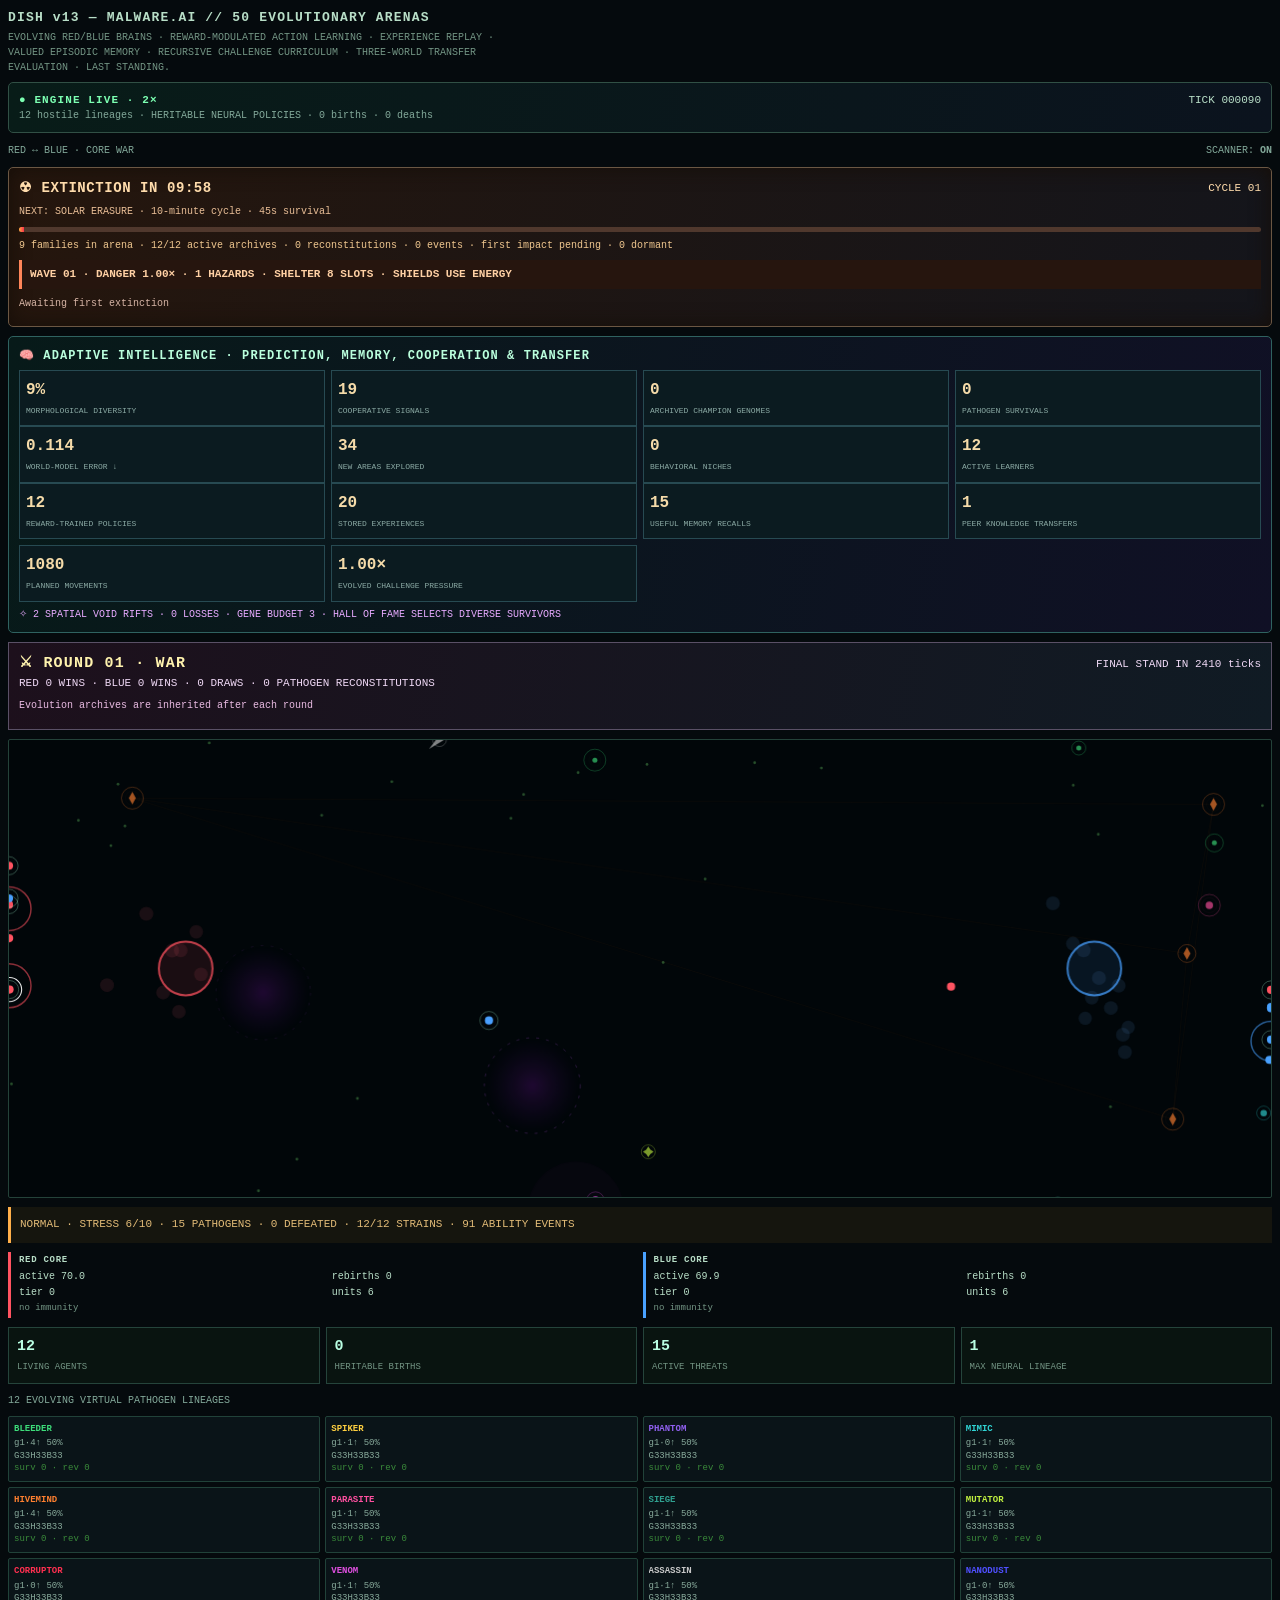
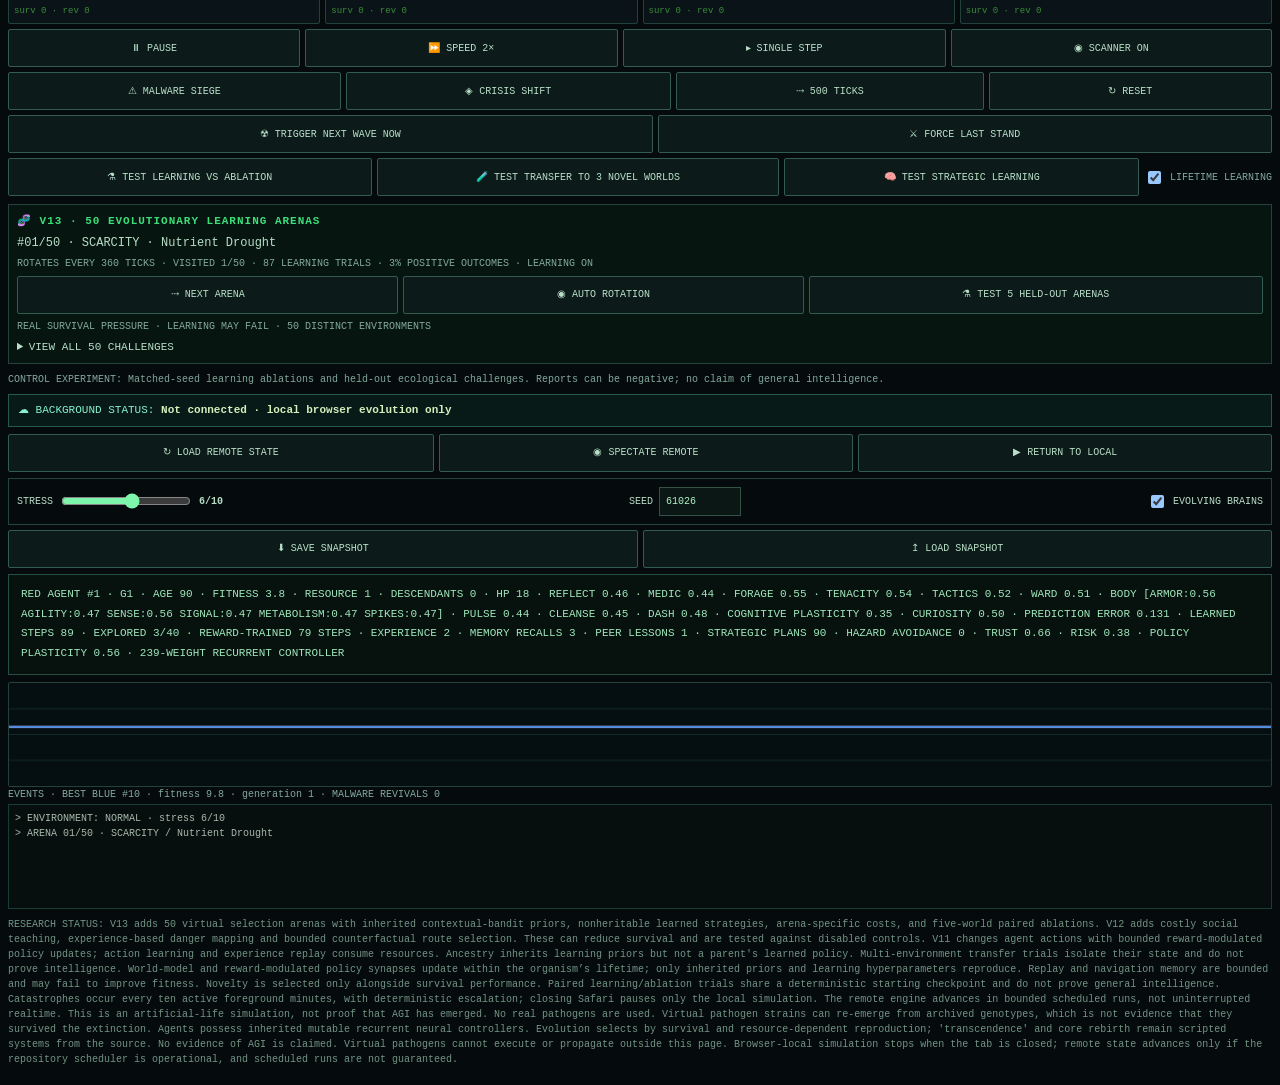
==== dish-malware-ai-v13-fifty-opportunities/index.html @ 37fd5fdd "feat(dish): V13 50 rotating arenas, inherited adaptive strategies and controlled ablations" ====
<!DOCTYPE html>
<html lang="en">
<head>
<meta charset="utf-8">
<meta name="viewport" content="width=device-width,initial-scale=1,viewport-fit=cover">
<title>DISH v13 — MALWARE.AI // 50 EVOLUTIONARY ARENAS</title>
<!-- Self-contained offline simulation. No external dependencies. -->
<style>
:root{
  --bg:#050a0d;--dish:#010609;--ink:#b8dec7;--mut:#739584;
  --red:#ff5361;--blue:#49a1ff;--food:#28502c;--line:#244239;
  --m0:#3ddd7a;--m1:#ffd040;--m2:#9060f0;--m3:#30d4d4;
  --m4:#ff8030;--m5:#ff50a0;--m6:#30a090;--m7:#c0f040;
  --m8:#ff3050;--m9:#e050e0;--m10:#c8c8c8;--m11:#5050ff;
  color-scheme:dark;
  padding-top:env(safe-area-inset-top,0px);
  padding-bottom:env(safe-area-inset-bottom,0px);
}
*{box-sizing:border-box}
body{margin:0;background:var(--bg);color:var(--ink);font:400 11px/1.5 ui-monospace,SFMono-Regular,Menlo,Consolas,monospace;padding:8px}
h1{font-size:13px;font-weight:600;margin:0 0 2px;letter-spacing:.09em}
p.sub{margin:0 0 7px;color:var(--mut);font-size:10px;max-width:84ch}
canvas{display:block;width:100%;height:51vh;min-height:290px;max-height:650px;background:var(--dish);border:1px solid var(--line);border-radius:2px}
.r2{display:grid;grid-template-columns:1fr 1fr;gap:5px;margin:5px 0 3px}
.box{border-left:3px solid;padding:2px 0 2px 8px}
.box.r{border-color:var(--red)}.box.b{border-color:var(--blue)}
.box b{display:block;font-weight:600;font-size:9px;letter-spacing:.08em;margin-bottom:2px}
.box .g2{display:grid;grid-template-columns:1fr 1fr;gap:1px 7px;font-size:10px}
.box .im{color:var(--mut);font-size:9px;margin-top:2px;word-break:break-all}
.cgrid{display:grid;grid-template-columns:repeat(4,1fr);gap:3px;margin:3px 0}
.cbox{font-size:9px;padding:2px 5px;border:1px solid var(--line);border-radius:2px;overflow:hidden}
.cbox .n{font-weight:600;white-space:nowrap;overflow:hidden;text-overflow:ellipsis;margin-bottom:1px}
.cbox .ci{color:var(--mut);font-size:8px;line-height:1.4}
.cbox .ci .st{color:#3a8a3a}
.ctl{display:flex;gap:5px;margin:5px 0}
button{font:inherit;font-size:10px;color:var(--ink);background:transparent;border:1px solid var(--mut);border-radius:2px;padding:4px 10px;cursor:pointer}
button:focus-visible{outline:2px solid var(--blue);outline-offset:2px}
.log{height:44px;overflow:hidden;font-size:9px;color:var(--mut);margin-top:2px}
.note{margin-top:8px;color:var(--mut);font-size:10px}
#evolutionLab{border:1px solid #2f6260;background:linear-gradient(100deg,#071a19,#101025);padding:10px;margin:8px 0;border-radius:5px}
#evolutionLab h2{font-size:12px;color:#baffdd;letter-spacing:.09em;margin:0 0 5px}
#evolutionLab .metrics{display:grid;grid-template-columns:repeat(4,minmax(0,1fr));gap:6px}
#evolutionLab .cell{background:#0b1b20;padding:7px 6px;border:1px solid #274a52}
#evolutionLab .cell b{display:block;color:#f5dba9;font-size:16px}
#evolutionLab .cell span{font-size:8px;color:#8caba5}
#rifts{color:#e7aaff;font-size:10px;margin-top:5px}
@media(max-width:510px){#evolutionLab .metrics{grid-template-columns:repeat(2,minmax(0,1fr))}}

#lastStand{border:1px solid #5a5066;background:linear-gradient(100deg,#1d101c,#101b24);padding:10px;margin:9px 0;color:#efd8f5}
#lastStand strong{font-size:15px;color:#fff3ae;letter-spacing:.08em}
#roundHistory{font-size:10px;margin:6px 0;color:#e9bbe2}
#remote{border:1px solid #25594e;background:#081a17;padding:7px 9px;font-size:11px;margin:7px 0;color:#88f3cd}
#cloudState{color:#d4efbc}
#lastStand.sudden{border-color:#ff5361;box-shadow:0 0 16px #93203033}

.v5hdr{border:1px solid #315045;padding:9px 10px;margin:7px 0 10px;background:linear-gradient(100deg,#081c18,#0b131e);border-radius:5px}
.live{color:#7cffb2;font-weight:700;letter-spacing:.1em;display:inline-block}
.small{color:#83a99a;font-size:10px}.v5row{display:flex;gap:12px;flex-wrap:wrap;justify-content:space-between;align-items:center}
.pulse{display:inline-block;width:8px;height:8px;background:#46fca1;border-radius:100%;box-shadow:0 0 10px #46fca1;margin-right:8px}
#world{border-left:3px solid #ffaf4a;padding:9px;margin:9px 0;background:#15150e;min-height:36px;color:#e2bb77}
#detail{border:1px solid #254f41;padding:10px 12px;line-height:1.8;background:#07120f;min-height:62px;margin:6px 0;color:#9fe6bb}
#chart{display:block;height:105px;min-height:105px;max-height:105px;width:100%;margin-top:7px}
.grid5{display:grid;grid-template-columns:repeat(4,minmax(0,1fr));gap:6px;margin:9px 0}
.metric{border:1px solid #25443b;padding:8px;background:#091410}.metric b{display:block;font-size:15px;color:#b9ffe3}.metric span{font-size:9px;color:var(--mut)}
#c{touch-action:manipulation}
label{font-size:10px;display:flex;align-items:center;gap:6px}input[type=range]{accent-color:#7df6ac;width:130px} input[type=number]{font:inherit;width:82px;background:#0b1715;color:#aff4c5;border:1px solid #345244;padding:6px}
button{border-color:#345b50;color:#b9dfc8;min-height:38px;background:#0c1b19;flex:1 1 auto}button:active{background:#22503c}
.cgrid{gap:5px}.cbox{background:#0a1418;border-color:#214239;padding:6px 5px;font-size:9px}.cbox .ci{color:#88aa9b;font-size:9px}
.ctl{flex-wrap:wrap}.row-setting{display:flex;justify-content:space-between;gap:8px;align-items:center;flex-wrap:wrap;border:1px solid #25443b;padding:8px;margin-top:6px}
.log{height:105px;overflow:auto;color:#b8cabb;font-size:10px;background:#070f0e;border:1px solid #183d31;padding:6px}
#extHud{border:1px solid #6b5743;background:linear-gradient(100deg,#25160d,#14151b);padding:10px;margin:9px 0;color:#ffdcac;border-radius:5px;box-shadow:inset 0 0 20px #160e08}
#extHud.warning{border-color:#ffa447;background:linear-gradient(100deg,#442b10,#211b12)}
#extHud.impact{border-color:#ff4255;background:linear-gradient(100deg,#451119,#270b19);box-shadow:0 0 25px #5b162866}
#extHud .big{font-size:14px;font-weight:800;letter-spacing:.04em}
#extDetail{margin:5px 0;font-size:10px;color:#eabf97}
#extTrack{height:5px;background:#50382d;border-radius:5px;overflow:hidden;margin-top:8px}
#extFill{height:100%;width:0;background:linear-gradient(90deg,#ffad42,#fb304b);transition:width .15s}
#extTally{color:#f0c78f;font-size:10px;margin:6px 0}
#waveChallenge{margin:7px 0;color:#ffd0a4;border-left:3px solid #ff8559;padding:6px 8px;background:#26150e;font-weight:700;font-size:11px}
#waveHistory{display:flex;flex-wrap:wrap;gap:5px;margin:5px 0;font-size:10px;color:#d6b4a5}
#waveHistory .wave{border:1px solid #65443b;padding:4px 6px;border-radius:3px;background:#21130d}
#waveHistory .gone{color:#ff8190}
@media (max-width:510px){.grid5{grid-template-columns:repeat(2,minmax(0,1fr))}body{padding:9px}h1{font-size:14px}.cgrid{grid-template-columns:repeat(3,minmax(0,1fr))}.r2{gap:9px}.box{padding:6px}.box .g2{grid-template-columns:1fr;font-size:11px}}
</style>
</head>
<body>
<h1>DISH v13 — MALWARE.AI // 50 EVOLUTIONARY ARENAS</h1>
<p class="sub">EVOLVING RED/BLUE BRAINS · REWARD-MODULATED ACTION LEARNING · EXPERIENCE REPLAY · VALUED EPISODIC MEMORY · RECURSIVE CHALLENGE CURRICULUM · THREE-WORLD TRANSFER EVALUATION · LAST STANDING.</p>
<div class="v5hdr"><div class="v5row"><span class="live" id="runStatus">◌ STARTING ENGINE…</span><span id="tickStatus">TICK 000000</span></div><div class="small" id="underStatus">Preparing digital organisms</div></div>
<div class="v5row small"><span>RED ↔ BLUE · CORE WAR</span><span>SCANNER: <b id="scannerLabel">OFF</b></span></div>
<div id="extHud" aria-live="polite"><div class="v5row"><span class="big" id="extTitle">☢ EXTINCTION IN 10:00</span><span id="extEpoch">CYCLE 01</span></div><div id="extDetail">HARDER EACH WAVE · escalating multi-hazard extinction · heritable survival</div><div id="extTrack"><div id="extFill"></div></div><div id="extTally">12 potential lineages · survival without guaranteed rescue</div><div id="waveChallenge">WAVE 01 · 1.00× · SINGLE HAZARD</div><div id="waveHistory">Awaiting first extinction</div></div>
<div id="evolutionLab" aria-live="polite"><h2>🧠 ADAPTIVE INTELLIGENCE · PREDICTION, MEMORY, COOPERATION & TRANSFER</h2><div class="metrics">
<div class="cell"><b id="morphDiv">0%</b><span>MORPHOLOGICAL DIVERSITY</span></div>
<div class="cell"><b id="signalCount">0</b><span>COOPERATIVE SIGNALS</span></div>
<div class="cell"><b id="championCount">0</b><span>ARCHIVED CHAMPION GENOMES</span></div>
<div class="cell"><b id="resilienceCount">0</b><span>PATHOGEN SURVIVALS</span></div>
</div><div class="metrics cognitive-metrics">
<div class="cell"><b id="predictionError">—</b><span>WORLD-MODEL ERROR ↓</span></div>
<div class="cell"><b id="explorationCells">0</b><span>NEW AREAS EXPLORED</span></div>
<div class="cell"><b id="novelArchive">0</b><span>BEHAVIORAL NICHES</span></div>
<div class="cell"><b id="plasticCount">0</b><span>ACTIVE LEARNERS</span></div>
</div><div class="metrics cognitive-metrics">
<div class="cell"><b id="policyLearners">0</b><span>REWARD-TRAINED POLICIES</span></div>
<div class="cell"><b id="replayCount">0</b><span>STORED EXPERIENCES</span></div>
<div class="cell"><b id="memoryRecall">0</b><span>USEFUL MEMORY RECALLS</span></div><div class="cell"><b id="peerLessons">0</b><span>PEER KNOWLEDGE TRANSFERS</span></div><div class="cell"><b id="strategicPlans">0</b><span>PLANNED MOVEMENTS</span></div>
<div class="cell"><b id="curriculumScore">1.00×</b><span>EVOLVED CHALLENGE PRESSURE</span></div>
</div><div id="rifts">✧ REALITY RIFTS · Dynamic spatial hazards and gene-cost trade-offs</div></div>
<div id="lastStand" aria-live="polite"><div class="v5row"><strong id="roundTitle">⚔ ROUND 01 · LAST ONE STANDING</strong><span id="roundClock">WAR PHASE</span></div><div id="roundScore">RED 0 WINS · BLUE 0 WINS · 0 DRAWS</div><div id="roundHistory">The final surviving faction wins the round. Neural traits are inherited across rounds.</div></div>
<canvas id="c" aria-label="Live simulated ecosystem: red and blue organisms and virtual pathogens"></canvas><div id="world">Initializing ecosystem…</div>
<div class="r2">
  <div class="box r"><b>RED CORE</b>
    <div class="g2"><span id="r-m">—</span><span id="r-rb">—</span><span id="r-t">—</span><span id="r-u">—</span></div>
    <div class="im" id="r-im"></div>
  </div>
  <div class="box b"><b>BLUE CORE</b>
    <div class="g2"><span id="b-m">—</span><span id="b-rb">—</span><span id="b-t">—</span><span id="b-u">—</span></div>
    <div class="im" id="b-im"></div>
  </div>
</div>
<div class="grid5">
 <div class="metric"><b id="statPop">12</b><span>LIVING AGENTS</span></div><div class="metric"><b id="statBirths">0</b><span>HERITABLE BIRTHS</span></div>
 <div class="metric"><b id="statMal">0</b><span>ACTIVE THREATS</span></div><div class="metric"><b id="statBrain">1</b><span>MAX NEURAL LINEAGE</span></div>
</div>
<div class="small" style="margin:8px 0">12 EVOLVING VIRTUAL PATHOGEN LINEAGES</div><div class="cgrid" id="cgrid"></div>
<div class="ctl"><button id="pp">⏸ PAUSE</button><button id="sp">⏩ SPEED 2×</button><button id="one">▸ SINGLE STEP</button><button id="scan">◉ SCANNER ON</button></div>
<div class="ctl"><button id="siege">⚠ MALWARE SIEGE</button><button id="famine">◈ CRISIS SHIFT</button><button id="skip">⤏ 500 TICKS</button><button id="rs">↻ RESET</button></div>
<div class="ctl"><button id="extTest">☢ TRIGGER NEXT WAVE NOW</button><button id="duel">⚔ FORCE LAST STAND</button></div>
<div class="ctl"><button id="probe">⚗ TEST LEARNING VS ABLATION</button><button id="transferProbe">🧪 TEST TRANSFER TO 3 NOVEL WORLDS</button><button id="strategyProbe">🧠 TEST STRATEGIC LEARNING</button><label class="small" style="align-self:center"><input type="checkbox" id="cognition" checked> LIFETIME LEARNING</label></div>
<section id="opportunityLab" style="border:1px solid #244239;padding:8px;margin:8px 0;background:#061510">
 <div style="color:#3ddd7a;font-weight:700;letter-spacing:.09em">🧬 V13 · 50 EVOLUTIONARY LEARNING ARENAS</div>
 <div id="opportunityCurrent" style="font-size:12px;margin:4px 0">INITIALIZING 50 ARENAS…</div>
 <div id="opportunityMetrics" class="small">INHERITED STRATEGY PRIORS · LIFETIME BANDIT LEARNING</div>
 <div class="ctl" style="flex-wrap:wrap"><button id="opportunityNext">⤏ NEXT ARENA</button><button id="opportunityAuto">◉ AUTO ROTATION</button><button id="opportunityProbe">⚗ TEST 5 HELD-OUT ARENAS</button></div>
 <div id="opportunityResult" class="small" aria-live="polite">REAL SURVIVAL PRESSURE · LEARNING MAY FAIL · 50 DISTINCT ENVIRONMENTS</div>
 <details style="margin-top:5px"><summary style="cursor:pointer">VIEW ALL 50 CHALLENGES</summary><div id="opportunityCatalog" style="margin-top:5px"></div></details>
</section>
<div id="probeResult" class="small" aria-live="polite">CONTROL EXPERIMENT: Matched-seed learning ablations and held-out ecological challenges. Reports can be negative; no claim of general intelligence.</div>
<div id="remote">☁ BACKGROUND STATUS: <strong id="cloudState">Not connected · local browser evolution only</strong></div>
<div class="ctl"><button id="cloudOnce">↻ LOAD REMOTE STATE</button><button id="cloudSpectate">◉ SPECTATE REMOTE</button><button id="cloudLocal">▶ RETURN TO LOCAL</button></div>
<div class="row-setting"><label>STRESS <input id="stress" type="range" min="1" max="10" value="6"><b id="stressOut">6/10</b></label><label>SEED <input id="seed" type="number" value="61026" step="1"></label><label><input type="checkbox" id="neural" checked> EVOLVING BRAINS</label></div>
<div class="ctl"><button id="save">⬇ SAVE SNAPSHOT</button><button id="load">↥ LOAD SNAPSHOT</button><input id="file" type="file" accept=".json,application/json" hidden></div>
<div id="detail">TAP AN ORGANISM TO INSPECT ITS LEARNING RULES, REWARD-MODULATED POLICY, MEMORY AND INHERITED GENOME.</div>
<canvas id="chart" aria-label="Population evolution over time"></canvas>
<div class="small">EVENTS · <span id="scoreDetails">Awaiting first epoch</span></div><div class="log" id="log"></div>
<p class="note">RESEARCH STATUS: V13 adds 50 virtual selection arenas with inherited contextual-bandit priors, nonheritable learned strategies, arena-specific costs, and five-world paired ablations. V12 adds costly social teaching, experience-based danger mapping and bounded counterfactual route selection. These can reduce survival and are tested against disabled controls. V11 changes agent actions with bounded reward-modulated policy updates; action learning and experience replay consume resources. Ancestry inherits learning priors but not a parent's learned policy. Multi-environment transfer trials isolate their state and do not prove intelligence.  World-model and reward-modulated policy synapses update within the organism’s lifetime; only inherited priors and learning hyperparameters reproduce. Replay and navigation memory are bounded and may fail to improve fitness. Novelty is selected only alongside survival performance. Paired learning/ablation trials share a deterministic starting checkpoint and do not prove general intelligence. Catastrophes occur every ten active foreground minutes, with deterministic escalation; closing Safari pauses only the local simulation. The remote engine advances in bounded scheduled runs, not uninterrupted realtime. This is an artificial-life simulation, not proof that AGI has emerged. No real pathogens are used. Virtual pathogen strains can re-emerge from archived genotypes, which is not evidence that they survived the extinction. Agents possess inherited mutable recurrent neural controllers. Evolution selects by survival and resource-dependent reproduction; 'transcendence' and core rebirth remain scripted systems from the source. No evidence of AGI is claimed. Virtual pathogens cannot execute or propagate outside this page. Browser-local simulation stops when the tab is closed; remote state advances only if the repository scheduler is operational, and scheduled runs are not guaranteed.</p>
<script>
const cv=document.getElementById('c'),ctx=cv.getContext('2d');
let randState=61026;
function reseed(s){randState=(Math.floor(Number(s))>>>0)||61026;}
function R(){randState=(randState+0x6D2B79F5)>>>0;let t=randState;t=Math.imul(t^(t>>>15),t|1);t^=t+Math.imul(t^(t>>>7),t|61);return ((t^(t>>>14))>>>0)/4294967296;}
const cl=(v,a,b)=>Math.max(a,Math.min(b,v)),TAU=Math.PI*2;
const H2=(ax,ay,bx,by)=>Math.hypot(ax-bx,ay-by);
let W,H,U,food,teams,MW,cols,mwt,vfld,tick,flashes,LOG,paused=false,speed=2;
let neuralEnabled=true,worldStress=6,scanner=true,worldShift=0,selectedUnit=0,selectedPathogen=null,unitSeq=1;
let stats={births:0,deaths:0,food:0,abilities:0,pathogenDeaths:0,crises:0};
let history=[];
// Cooperative communication is costly, inherited and fallible. No scripted group intelligence.
let signalFields=[],voidZones=[];
let behaviorArchive=[],cognitionEnabled=true,advancedLearningEnabled=true;
let curriculum={level:1,history:[]};
// DISH V13 — 50 bounded, virtual evolutionary learning arenas.
// Five contexts per domain. These are *experimental opportunities*, not 50 independent AGI algorithms.
const OPPORTUNITY_PERIOD=360,OPPORTUNITY_COUNT=50,OPPORTUNITY_ACTIONS=['FORAGE','EVADE','RALLY','EXPLORE','SHELTER'];
const OPPORTUNITY_POLICY_SIZE=OPPORTUNITY_COUNT*OPPORTUNITY_ACTIONS.length;
const OPPORTUNITY_FAMILIES=[
 ['SCARCITY',['Nutrient Drought','Patchwork Harvest','Energy Bankruptcy','Hidden Food Reserve','Famine Recovery']],
 ['PREDATION',['Ambush Corridors','Hunter Convergence','Predator Feints','Crossfire Escape','Threat Reversal']],
 ['CLIMATE',['Thermal Overload','Ionic Shock','Void Migration','Radiant Fallout','Shelter Collapse']],
 ['NAVIGATION',['Frontier Survey','Long Pilgrimage','Broken Corridor','Moving Resources','Safe-Route Discovery']],
 ['MEMORY',['Delayed Payoff','False Food Trails','Rapid Forgetting','Recall Under Fire','Map Reversal']],
 ['SOCIAL',['Peer Apprenticeship','Trust Collapse','Cooperation Tax','Rally Defense','Signal Contagion']],
 ['PLANNING',['Energy Budgeting','Two-Step Hazard','Explore Exploit','Risk Deadline','Route Replanning']],
 ['COUNTERPLAY',['Armor Arms Race','Stealth Counter','Aggressive Rival','Tactical Withdrawal','Adaptive Enemy']],
 ['MORPHOLOGY',['Armor Overload','Speed Gauntlet','Sensory Fog','Signal Bottleneck','Metabolic Sprint']],
 ['TRANSFER',['Unseen Biome','Sudden Reversal','Combined Threats','Rare Resource','Novelty Gauntlet']]
];
// Profiles: scarcity, hazard, threat, fog, social friction, novelty, fatigue, mobility, forgetting, planning.
const OPPORTUNITY_BASE=[
 [.74,.10,.10,.14,.12,.28,.44,.15,.12,.24],
 [.17,.36,.82,.28,.15,.21,.22,.18,.10,.31],
 [.28,.77,.24,.48,.17,.32,.37,.24,.15,.30],
 [.26,.31,.23,.35,.13,.82,.29,.68,.12,.65],
 [.35,.27,.20,.46,.25,.48,.27,.18,.77,.68],
 [.28,.24,.38,.33,.78,.36,.24,.25,.24,.41],
 [.37,.39,.30,.39,.24,.52,.63,.35,.28,.84],
 [.31,.39,.79,.51,.24,.35,.43,.32,.18,.56],
 [.31,.38,.39,.76,.37,.38,.74,.79,.22,.39],
 [.55,.63,.61,.58,.44,.76,.62,.61,.55,.76]
];
const OPPORTUNITY_VARIANTS=[
 [.13,-.06,-.09,.08,-.05,.08,.03,-.05,-.03,.04],
 [-.06,.11,.12,-.07,.08,-.08,.10,.08,.08,-.10],
 [.07,.07,-.06,.13,.12,.06,-.08,.11,.10,.13],
 [-.11,-.05,.17,.03,-.09,.15,.14,-.08,-.10,.07],
 [.04,.14,.08,-.11,.17,-.04,.07,.14,.15,-.08]
];
const OPPORTUNITY_KEYS=['scarcity','hazard','threat','fog','social','novelty','fatigue','mobility','forgetting','planning'];
const OPPORTUNITIES=Object.freeze(Array.from({length:OPPORTUNITY_COUNT},(_,id)=>{
 const familyId=Math.floor(id/5),variant=id%5,base=OPPORTUNITY_BASE[familyId],shift=OPPORTUNITY_VARIANTS[variant];
 const entry={id,familyId,variant,family:OPPORTUNITY_FAMILIES[familyId][0],name:OPPORTUNITY_FAMILIES[familyId][1][variant]};
 for(let i=0;i<OPPORTUNITY_KEYS.length;i++)entry[OPPORTUNITY_KEYS[i]]=cl(base[i]+shift[i]+.018*Math.sin((id+1)*(i+3)),.02,.96);
 return Object.freeze(entry);
}));
let opportunityOverride=-1,opportunityLearningEnabled=true,opportunityLast=-1,opportunityHistory=[];
let opportunityStats=Array.from({length:OPPORTUNITY_COUNT},()=>({ticks:0,attempts:0,reward:0,positive:0}));
function activeOpportunity(){
 const epoch=Math.floor(Math.max(0,tick)/OPPORTUNITY_PERIOD);
 return OPPORTUNITIES[opportunityOverride>=0?opportunityOverride:(epoch*17)%OPPORTUNITY_COUNT];
}
function recordOpportunityCycle(){
 const o=activeOpportunity();
 opportunityStats[o.id].ticks++;
 if(o.id!==opportunityLast){
  opportunityLast=o.id;
  opportunityHistory.push({tick,id:o.id,round:roundNumber});
  if(opportunityHistory.length>80)opportunityHistory.shift();
  if(tick>0)add_log('ARENA '+String(o.id+1).padStart(2,'0')+'/50 · '+o.family+' / '+o.name);
 }
 return o;
}
function makeOpportunityState(parent=null,pressure=0){
 const prior=parent?.opportunity?.genes;
 const genes=Array.isArray(prior)&&prior.length===OPPORTUNITY_POLICY_SIZE?prior.slice():
   Array.from({length:OPPORTUNITY_POLICY_SIZE},()=> (R()-.5)*.20);
 if(prior)for(let i=0;i<genes.length;i++)if(R()<.055+pressure*.05)
   genes[i]=cl(genes[i]+(R()-.5)*(.20+pressure*.17),-1.4,1.4);
 return {genes,weights:genes.slice(),baseline:Array(OPPORTUNITY_COUNT).fill(0),
  counts:Array(OPPORTUNITY_COUNT).fill(0),last:null,updates:0,positive:0};
}
// V12 snapshots are migrated without consuming PRNG state. Learned weights never
// become inheritable: offspring receive genes only, not parents' experiences.
function initOpportunityState(c){
 if(!c.opportunity||!Array.isArray(c.opportunity.genes)||c.opportunity.genes.length!==OPPORTUNITY_POLICY_SIZE){
  const genes=Array.from({length:OPPORTUNITY_POLICY_SIZE},(_,i)=>
   .035*Math.sin((i+1)*1.71+(c.curiosity||.5)*3.2));
  c.opportunity={genes,weights:genes.slice(),baseline:Array(OPPORTUNITY_COUNT).fill(0),
   counts:Array(OPPORTUNITY_COUNT).fill(0),last:null,updates:0,positive:0};
 }
 const p=c.opportunity;
 if(!Array.isArray(p.weights)||p.weights.length!==OPPORTUNITY_POLICY_SIZE)p.weights=p.genes.slice();
 if(!Array.isArray(p.baseline)||p.baseline.length!==OPPORTUNITY_COUNT)p.baseline=Array(OPPORTUNITY_COUNT).fill(0);
 if(!Array.isArray(p.counts)||p.counts.length!==OPPORTUNITY_COUNT)p.counts=Array(OPPORTUNITY_COUNT).fill(0);
 p.updates??=0;p.positive??=0;p.last??=null;
}
function opportunityReward(u,last,opp){
 const c=u.cognition;
 const foodDelta=u.harvest-last.harvest,birthDelta=u.births-last.births,damageDelta=u.damage-last.damage;
 const healthDelta=(u.hp-last.hp)/Math.max(1,u.mx),energyDelta=(u.e-last.e)/22;
 const noveltyDelta=(c.explored||0)-last.explored,socialDelta=(c.socialLessons||0)-last.social;
 const planningDelta=(c.plannedMoves||0)-last.planned;
 const survival=cl(.75*healthDelta+.22*energyDelta,-1,1);
 const universal=cl(foodDelta*.65+birthDelta*.9+damageDelta*.006+survival,-2,2);
 const familyRewards=[
  foodDelta*.65+energyDelta*.2, -Math.min(0,healthDelta)*.5+damageDelta*.006,
  healthDelta*.65,noveltyDelta*.09,foodDelta*.3+noveltyDelta*.04,
  socialDelta*.08,planningDelta*.025+energyDelta*.15,
  damageDelta*.012+healthDelta*.25,energyDelta*.3+healthDelta*.18,
  noveltyDelta*.04+foodDelta*.15+socialDelta*.04
 ];
 return cl(universal+familyRewards[opp.familyId]*.4-.008,-2.2,2.2);
}
function opportunityTarget(u,action){
 if(action===0){
  let best=null,dist=Infinity;
  for(const f of food){const d=(f.x-u.x)**2+(f.y-u.y)**2;if(d<dist){dist=d;best=f;}}
  return best?Math.atan2(best.y-u.y,best.x-u.x):u.a;
 }
 if(action===1){
  let best=null,dist=Infinity;
  for(const q of U){if(q.t===u.t)continue;const d=(q.x-u.x)**2+(q.y-u.y)**2;if(d<dist){dist=d;best=q;}}
  for(const q of MW){if(q.target!==u.t)continue;const d=(q.x-u.x)**2+(q.y-u.y)**2;if(d<dist){dist=d;best=q;}}
  for(const q of voidZones){const d=(q.x-u.x)**2+(q.y-u.y)**2;if(d<dist){dist=d;best=q;}}
  return best?Math.atan2(u.y-best.y,u.x-best.x):u.a;
 }
 if(action===2){
  let best=null,dist=Infinity;
  for(const q of U){if(q===u||q.t!==u.t)continue;const d=(q.x-u.x)**2+(q.y-u.y)**2;if(d<dist){dist=d;best=q;}}
  const t=best||teams[u.t];return Math.atan2(t.y-u.y,t.x-u.x);
 }
 if(action===3){
  const c=u.cognition,visits=c.visits||[],cell=memoryCell(u.x,u.y);
  const cx=cell%EPISODIC_W,cy=Math.floor(cell/EPISODIC_W);
  let best=cell,min=Infinity;
  for(let dy=-1;dy<=1;dy++)for(let dx=-1;dx<=1;dx++){
   const x=cx+dx,y=cy+dy;if(x<0||y<0||x>=EPISODIC_W||y>=EPISODIC_H)continue;
   const idx=y*EPISODIC_W+x,score=(visits[idx]||0)+.06*Math.abs(dx+dy);
   if(score<min){min=score;best=idx;}
  }
  return Math.atan2((Math.floor(best/EPISODIC_W)+.5)*H/EPISODIC_H-u.y,
   ((best%EPISODIC_W)+.5)*W/EPISODIC_W-u.x);
 }
 if(refugia.length&&catStatus()==='warning'){
  let best=null,dist=Infinity;
  for(const q of refugia){const d=(q.x-u.x)**2+(q.y-u.y)**2;if(d<dist){dist=d;best=q;}}
  if(best)return Math.atan2(best.y-u.y,best.x-u.x);
 }
 return Math.atan2(teams[u.t].y-u.y,teams[u.t].x-u.x);
}
function learnOpportunity(u){
 const c=u.cognition;if(!c||!cognitionEnabled||!advancedLearningEnabled||!opportunityLearningEnabled)return;
 initOpportunityState(c);
 const p=c.opportunity,o=activeOpportunity(),last=p.last;
 if(last){
  const previous=OPPORTUNITIES[last.id],reward=opportunityReward(u,last,previous);
  const idx=last.id*OPPORTUNITY_ACTIONS.length+last.action;
  const advantage=cl(reward-p.baseline[last.id],-2,2);
  const rate=.018+.07*c.policyPlasticity;
  p.weights[idx]=cl(p.weights[idx]+rate*advantage,-2,2);
  p.baseline[last.id]=cl(p.baseline[last.id]*.96+.04*reward,-2,2);
  p.counts[last.id]++;p.updates++;if(reward>0)p.positive++;
  const tally=opportunityStats[last.id];tally.attempts++;tally.reward+=reward;if(reward>0)tally.positive++;
 }
 const hungry=cl((u.g.split-u.e)/Math.max(1,u.g.split),0,1);
 const wounded=cl(1-u.hp/Math.max(1,u.mx),0,1);
 const scoreBias=[hungry*.22,wounded*.24,o.social*.12,o.novelty*.12,o.hazard*.12];
 const offset=o.id*OPPORTUNITY_ACTIONS.length;
 let action=0,best=-Infinity;
 for(let k=0;k<OPPORTUNITY_ACTIONS.length;k++){
  const value=p.weights[offset+k]+scoreBias[k];
  if(value>best){best=value;action=k;}
 }
 if(R()<(.04+.16*c.policyExploration))action=Math.floor(R()*OPPORTUNITY_ACTIONS.length);
 p.last={id:o.id,action,angle:opportunityTarget(u,action),
  hp:u.hp,e:u.e,harvest:u.harvest,births:u.births,damage:u.damage,
  explored:c.explored||0,social:c.socialLessons||0,planned:c.plannedMoves||0};
 u.e-=.001+.002*c.policyPlasticity;
}
function opportunityGuidance(u){
 if(!cognitionEnabled||!advancedLearningEnabled||!opportunityLearningEnabled||!u.cognition||u.e<.7)
  return {angle:u.a,strength:0};
 const p=u.cognition.opportunity;if(!p)return {angle:u.a,strength:0};
 if(tick%11===u.id%11)learnOpportunity(u);
 const last=p.last;if(!last||last.id!==activeOpportunity().id)return {angle:u.a,strength:0};
 const confidence=cl(.13+.10*p.weights[last.id*OPPORTUNITY_ACTIONS.length+last.action],.04,.30);
 return {angle:last.angle,strength:confidence};
}
function opportunityPulse(u,o){
 if(tick%17!==u.id%17)return;
 const armor=cl(u.morph?.armor||.5,0,1),metabolism=cl(u.morph?.metabolism||.5,0,1);
 u.e-=o.fatigue*.045*(1-.45*metabolism);
 if(o.hazard>.22){
  for(const z of voidZones)if(H2(z.x,z.y,u.x,u.y)<z.r+14){
   u.hp-=o.hazard*.10*(1-.60*armor);break;
  }
 }
 if(o.forgetting>.3&&tick%119===u.id%119&&u.cognition?.memoryValue){
  const loss=1-.10*o.forgetting;
  for(let i=0;i<u.cognition.memoryValue.length;i++)u.cognition.memoryValue[i]*=loss;
 }
}
function opportunityHud(){
 const o=activeOpportunity(),stats=opportunityStats[o.id],el=id=>document.getElementById(id);
 if(!el('opportunityCurrent'))return;
 el('opportunityCurrent').textContent='#'+String(o.id+1).padStart(2,'0')+'/50 · '+o.family+' · '+o.name;
 el('opportunityMetrics').textContent='ROTATES EVERY '+OPPORTUNITY_PERIOD+' TICKS · VISITED '+opportunityStats.filter(q=>q.ticks>0).length+
  '/50 · '+stats.attempts+' LEARNING TRIALS · '+(stats.attempts?Math.round(100*stats.positive/stats.attempts):0)+
  '% POSITIVE OUTCOMES · '+(opportunityLearningEnabled?'LEARNING ON':'CONTROL OFF');
 if(tick%90<6||opportunityLast!==opportunityHud.last){
  opportunityHud.last=opportunityLast;
  el('opportunityCatalog').innerHTML=OPPORTUNITIES.map(q=>{
   const st=opportunityStats[q.id];
   return '<span style="display:inline-block;padding:2px 5px;margin:2px;border:1px solid '+
    (q.id===o.id?'#3ddd7a':'#244239')+';color:'+(st.ticks>0?'#b8dec7':'#739584')+'">'+
    String(q.id+1).padStart(2,'0')+' '+q.name+'</span>';
  }).join('');
 }
}
function runOpportunityProbe(steps=75){
 const original=engineSnapshot(),wasSpectating=spectating,start=JSON.parse(original);
 const n=cl(Math.floor(Number(steps)||75),10,130),arenas=[0,11,22,33,44],trials=[];
 try{
  for(const id of arenas){
   const pair=[];
   for(const enabled of [true,false]){
    restoreSnapshot(original,true);
    opportunityOverride=id;opportunityLearningEnabled=enabled;
    for(let i=0;i<n;i++)step();
    pair.push({fitness:U.reduce((v,u)=>v+scoreUnit(u),0),
      harvest:stats.food-(start.stats?.food||0),survivors:U.length});
   }
   trials.push({arena:id+1,delta:Number((pair[0].fitness-pair[1].fitness).toFixed(2)),learning:pair[0],control:pair[1]});
  }
 }finally{restoreSnapshot(original,true);spectating=wasSpectating;}
 const mean=Number((trials.reduce((v,q)=>v+q.delta,0)/trials.length).toFixed(2));
 document.getElementById('opportunityResult').textContent='5 HELD-OUT ARENAS · '+n+' TICKS EACH · MEAN Δ FITNESS '+mean+
  ' · '+trials.map(q=>'#'+q.arena+' '+q.delta).join(' / ')+' · NEGATIVE RESULTS POSSIBLE';
 hud();draw();
 return {mean,trials,restored:engineSnapshot()===original};
}

const POLICY_SIZE=NN_SAFE_POLICY_SIZE(), EXPERIENCE_LIMIT=12;
function NN_SAFE_POLICY_SIZE(){return 8*7+7;}
function updateCurriculum(winner,redPerformance,bluePerformance){
 const accomplished=winner!=='draw' && Math.max(redPerformance,bluePerformance)>=5;
 const step=accomplished?.17:-.11;
 curriculum.level=cl(curriculum.level+step,1,4.5);
 curriculum.history.push({round:roundNumber,winner,level:Number(curriculum.level.toFixed(3))});
 if(curriculum.history.length>20)curriculum.history.shift();
 return curriculum.level;
}
// World-model learning and novelty search are statistical experiments, not evidence of AGI.
const COG_OUT=6, COG_CONTEXT=NN_SAFE_CONTEXT(), COG_GENES=COG_OUT*(COG_CONTEXT+1);
const EPISODIC_W=8,EPISODIC_H=5, BEHAVIOR_ARCHIVE_LIMIT=64;
const STRATEGY_MEMORY_SIZE=EPISODIC_W*EPISODIC_H;
function NN_SAFE_CONTEXT(){return 8;}
const SIGNAL_LIMIT=90, GENE_BUDGET=3;
const MORPH_KEYS=['armor','agility','sense','signal','metabolism','spikes'];
function morphNeutral(){return Object.fromEntries(MORPH_KEYS.map(k=>[k,.5]));}
// A zero-sum physiological budget: better armor means fewer resources for speed,
// sensing, communication, energy metabolism or counterattack.
function normalizeMorph(raw){
 const genes={};let free=[...MORPH_KEYS],remaining=GENE_BUDGET;
 for(const k of MORPH_KEYS)genes[k]=Math.max(.01,Number(raw?.[k])||.5);
 for(let pass=0;pass<10&&free.length;pass++){
  const total=free.reduce((n,k)=>n+genes[k],0),next=[];let changed=false;
  for(const k of free){const share=remaining*genes[k]/(total||1);
   if(share<.08){genes[k]=.08;remaining-=.08;changed=true;}
   else if(share>.92){genes[k]=.92;remaining-=.92;changed=true;}
   else next.push(k);
  }
  if(!changed){for(const k of free)genes[k]=remaining*genes[k]/(total||1);return genes;}
  free=next;
 }
 if(free.length){const total=free.reduce((n,k)=>n+genes[k],0);for(const k of free)genes[k]=remaining*genes[k]/(total||1);}
 return genes;
}
function mkMorph(parent=null,pressure=0,mate=null){
 const genes=parent?{...parent}:morphNeutral();
 for(const k of MORPH_KEYS){if(mate&&R()<.43)genes[k]=(genes[k]+mate[k])*.5;
  if(R()<.40+pressure*.2)genes[k]+=(R()-.5)*(.24+pressure*.26);
 }
 return normalizeMorph(genes);
}
function morphDist(a,b){return MORPH_KEYS.reduce((n,k)=>n+Math.abs((a?.[k]??.5)-(b?.[k]??.5)),0)/MORPH_KEYS.length;}
function emitSignal(u){
 if(u.e<1.2||tick-(u.signalAt??-100)<31||signalFields.length>=SIGNAL_LIMIT)return false;
 const intent=u.intent?.[6]||0;if(intent<.15)return false;
 const strength=.3+.9*u.morph.signal;
 u.e-=.075+.09*u.morph.signal;u.signalAt=tick;
 signalFields.push({x:u.x,y:u.y,t:u.t,weight:strength,ttl:135+Math.floor(u.morph.signal*150),kind:u.harvest>1?'FORAGE':'RALLY'});
 return true;
}
function signalVector(u){
 let x=0,y=0,n=0;
 for(const q of signalFields){if(q.t!==u.t)continue;
  const dx=q.x-u.x,dy=q.y-u.y,d=Math.hypot(dx,dy),range=25+u.g.sense*(.5+u.morph.sense);
  if(d>range||d<8)continue;
  const value=(q.weight/(15+d))*(q.kind==='FORAGE'&&u.e<4?1.3:1);
  x+=dx/d*value;y+=dy/d*value;n++;
 }
 const length=Math.hypot(x,y);return length>1e-8?{x:x/length,y:y/length,n}:{x:0,y:0,n:0};
}
function spawnVoidZones(){
 voidZones=Array.from({length:2+Math.min(2,Math.floor(roundNumber/9))},(_,i)=>({
  x:W*(.12+R()*.76),y:H*(.14+R()*.72),r:25+R()*30,strength:.4+R()*.5,
  phase:R()*TAU
 }));
}
function applyVoidDamage(u){
 if(tick%8!==0)return;
 for(const z of voidZones){const d=H2(u.x,u.y,z.x,z.y);if(d>=z.r)continue;
  const effect=(1-d/z.r)*z.strength*(.5+worldStress*.11);
  const sensed=u.morph.sense>.4&&u.intent[3]<.05;
  u.hp-=effect*(.30-u.morph.armor*.12)*(sensed?.58:1);
  u.e-=effect*(.17-u.morph.metabolism*.07);
 }
}
// Archive diverse, independently successful champions without creating a winner.
function cognitiveHeritage(u){const c=u.cognition;return c?{genes:c.genes.slice(),plasticity:c.plasticity,curiosity:c.curiosity,retention:c.retention,
 policyGenes:c.policyGenes.slice(),policyPlasticity:c.policyPlasticity,policyExploration:c.policyExploration,
 trust:c.trust,planning:c.planning,riskAversion:c.riskAversion,
 opportunity:{genes:c.opportunity?.genes?.slice()||Array(OPPORTUNITY_POLICY_SIZE).fill(0)}}:null;}
function archiveChampions(team){
 const T=teams[team],live=U.filter(u=>u.t===team&&u.hp>0).sort((a,b)=>scoreUnit(b)-scoreUnit(a)).slice(0,7);
 T.hall??=[];
 for(const u of live){const fitness=scoreUnit(u);
  const novelty=noveltyScore(u),descriptor=behaviorSignature(u);
  const near=T.hall.find(c=>morphDist(c.morph,u.morph)<.075&&behaviorDistance(c.descriptor||descriptor,descriptor)<.16);
  if(near){if(fitness>near.fitness){Object.assign(near,{brain:u.brain.slice(),abilities:{...u.abilities},morph:{...u.morph},cognition:cognitiveHeritage(u),descriptor,novelty,g:{...u.g},gen:u.gen,fitness,id:u.id});}continue;}
  if(fitness<1.5)continue;
  T.hall.push({id:u.id,brain:u.brain.slice(),abilities:{...u.abilities},morph:{...u.morph},cognition:cognitiveHeritage(u),descriptor,novelty,g:{...u.g},gen:u.gen,fitness});
  recordNiche(u,novelty);
  T.hall.sort((a,b)=>(b.fitness+b.novelty*1.8)-(a.fitness+a.novelty*1.8));
  if(T.hall.length>6)T.hall.length=6;
 }
}

// Last-one-standing tournaments: actual elimination decides winners; a time-limited
// attrition stage makes endless defensive stalemates possible to resolve.
const ROUND_NORMAL_TICKS=2500, ROUND_STAND_TICKS=950;
let roundNumber=1,roundStartTick=0,roundPhase='WAR',roundScore={red:0,blue:0,draw:0},roundHistory=[];
let pathogenResurrections=0;
let spectating=false,cloudLastSync=0,cloudError='',cloudStatus='LOCAL ONLY';
const CLOUD_STATE_URL='https://raw.githubusercontent.com/reppiks490/builds/main/dish-malware-ai-v13-fifty-opportunities/state/latest.json';
// CATACLYSM CLOCK: real active foreground time, independent of simulation speed.
const EXT_PERIOD=10*60*1000, EXT_WARN=60*1000, EXT_DURATION=45*1000;
const HAZARDS=[
 {name:'SOLAR ERASURE',gene:'heat',tint:'#ff6c32',icon:'☀'},
 {name:'ABSOLUTE ZERO',gene:'frost',tint:'#90eaff',icon:'❄'},
 {name:'RADIANT COLLAPSE',gene:'ion',tint:'#c0a1ff',icon:'☢'},
 {name:'ENTROPY RUPTURE',gene:'entropy',tint:'#ff4b98',icon:'✧'}
];
// Artificial survival phenotypes. All are bounded numerical alleles; no executable pathogen code.
const SURV_GENES=['heat','frost','ion','entropy','shell','dormancy','sensing','repair','mobility','aegis','forage','resilience'];
function waveDifficulty(epoch){
 const n=Math.max(1,Math.min(10000,Math.floor(Number(epoch)||1))),k=n-1;
 return {epoch:n, multiplier:1+.26*k+.034*Math.pow(k,1.33),
  duration:EXT_DURATION+Math.min(90000,k*6500),
  hazards:[HAZARDS[k%4],...(n>=3?[HAZARDS[n%4]]:[]),...(n>=7?[HAZARDS[(n+1)%4]]:[])],
  capacity:Math.max(1,8-Math.floor(k/2)),refugeRadius:Math.max(.43,1-.045*k),
  erosion:.0015+.00065*k};
}
function geneCrossover(a,b,rate=.15){
 const combined={};for(const k of SURV_GENES)combined[k]=R()<.5?(a?.[k]??.5):(b?.[k]??.5);
 return geneMutate(combined,rate);
}
let activeMs=0,extinctionEpoch=0,cataclysm=null,extinctionReport=[],refugia=[],lastFrameAt=performance.now();
function createRefugia(){
 if(refugia.length)return;
 const challenge=waveDifficulty(extinctionEpoch+1);
 refugia=Array.from({length:3},(_,i)=>({x:W*(.16+.68*R()),y:H*(.18+.64*R()),r:(21+R()*16)*challenge.refugeRadius,integrity:1}));
 add_log('REFUGIA · '+challenge.capacity+' protected slots per shelter · shrinking protection at wave '+challenge.epoch);
}
function nearestRefuge(m){return refugia.reduce((best,r)=>{const d=H2(m.x,m.y,r.x,r.y);return !best||d<best.d?{r,d}:best},null);}

function aliveStrains(){return Array.from({length:12},(_,type)=>type).filter(i=>!cols[i]?.extinct).length;}
function countdown(ms){const s=Math.max(0,Math.ceil(ms/1000));return String(Math.floor(s/60)).padStart(2,'0')+':'+String(s%60).padStart(2,'0');}
function geneSeed(){return Object.fromEntries(SURV_GENES.map(k=>[k,cl(.17+R()*.75,.02,.98)]));}
// Mutation operates on individual genomes, not arbitrary colony-wide stat bonuses.
function geneMutate(parent,rate=.15){return Object.fromEntries(SURV_GENES.map(k=>[k,cl((parent?.[k]??.5)+(R()-.5)*rate,.02,.98)]));}
function catStatus(){if(cataclysm?.active)return 'impact';const left=EXT_PERIOD-(activeMs%EXT_PERIOD);return left<=EXT_WARN?'warning':'calm';}
function startCataclysm(manual=false){
 if(cataclysm?.active)return false;
 createRefugia();
 extinctionEpoch++;
 const challenge=waveDifficulty(extinctionEpoch);
 const hazard=challenge.hazards[0];
 cataclysm={active:true,manual,start:activeMs,end:activeMs+challenge.duration,nextPulse:activeMs+1000,hazard,challenge,
 initial:MW.length,previous:aliveStrains(),dead:0,spores:0};
 for(const m of MW){m.extSurvivor=false;}
 add_log('☢ WAVE '+extinctionEpoch+' | '+challenge.multiplier.toFixed(2)+'× | '+challenge.hazards.map(h=>h.name).join(' + ')+' | '+aliveStrains()+' lineages');
 return true;
}
function pulseCataclysm(){
 if(!cataclysm?.active)return;
 const ch=cataclysm.challenge||waveDifficulty(extinctionEpoch);
 // Shelters are spatial and overcrowdable. A lineage cannot protect itself by
 // simply setting a bit: reaching refuge, getting a slot, and paying energy matter.
 const protectedIds=new Set();
 for(const r of refugia){
  const crowd=MW.filter(m=>m.hp>0&&H2(m.x,m.y,r.x,r.y)<r.r&&r.integrity>.12);
  crowd.sort((a,b)=>((b.survival?.mobility||.5)+(b.survival?.sensing||.5))-((a.survival?.mobility||.5)+(a.survival?.sensing||.5)) || String(a.id).localeCompare(String(b.id)));
  crowd.slice(0,ch.capacity).forEach(m=>protectedIds.add(m.id));
  r.integrity=Math.max(0,(r.integrity??1)-ch.erosion);
 }
 for(let i=MW.length-1;i>=0;i--){
  const m=MW[i],g=m.survival||geneSeed();
  const resistance=ch.hazards.reduce((a,h)=>a+g[h.gene],0)/ch.hazards.length;
  const innate=cl(resistance*.61+g.shell*.18+g.repair*.045+g.resilience*.07,0,.90);
  const dorm=m.dormant?(.11+.20*(1-g.dormancy)):1;
  const shelter=protectedIds.has(m.id)?(.19+.13*(1-g.sensing)):1;
  // Aegis is stronger than passive armor but has a finite reserve and costs it.
  const aegis=(m.reserve||0)>.06&&g.aegis>.25;
  if(aegis)m.reserve=Math.max(0,m.reserve-(.095+.055*g.aegis)*ch.multiplier);
  const barrier=aegis?(1-.34*g.aegis):1;
  const combinator=1+.19*(ch.hazards.length-1);
  const damage=(1.85+.27*worldStress)*(1-innate)*dorm*shelter*barrier*combinator*ch.multiplier;
  m.hp-=damage;
  if(m.dormant){m.hp+=g.repair*.10;m.reserve=Math.max(0,(m.reserve||0)-.012*ch.multiplier);}
  if(m.hp<=0){brain_upd(m.type,m.drain_done,m.dmg_taken,m.target,m.pheno,m.genome);
   stats.pathogenDeaths++;cataclysm.dead++;MW.splice(i,1);}
 }
 for(const u of U){u.e-=.0045*worldStress*ch.multiplier;if(R()<.045){u.hp-=.03*worldStress*ch.multiplier/(1+u.abilities.ward);}}
 if(food.length>2&&R()<Math.min(.85,.4+.025*(ch.epoch-1)))food.splice(Math.floor(R()*food.length),1);
}
// A dead strain may return by reconstructing an archived genotype, at the cost
// of a growing cooldown and fresh mutations. Recovery is not counted as survival.
function markPathogenExtinct(type,reason='attrition'){
 const b=cols[type];if(b.extinct)return;
 const living=MW.filter(m=>m.type===type&&m.hp>0).sort((a,b)=>b.survived-a.survived);
 if(living[0])b.archive={survival:{...living[0].survival},genome:{...living[0].genome},survived:living[0].survived,id:living[0].id};
 b.extinct=true;b.reviveAt=tick+Math.round(480+(b.respawnCount||0)*170+extinctionEpoch*40);
 add_log(`🧬 ${MWC[type].n} COLLAPSED · archival reconstitution queued in ${b.reviveAt-tick} ticks (${reason})`);
}
function processPathogenRevival(){
 if(cataclysm?.active)return 0;
 let count=0;
 for(let type=0;type<12;type++){
  const b=cols[type];if(!b.extinct||tick<(b.reviveAt||0))continue;
  const archive=b.archive||{survival:b.founderSurvival,genome:mk_strat(),id:'ANCESTRAL-LIBRARY',survived:0};
  if(MW.length>=MAX_MW){b.reviveAt=tick+60;continue;}
  b.extinct=false;b.extinctionTested=true;b.gen++;b.respawnCount=(b.respawnCount||0)+1;
  const parent={survival:geneMutate(archive.survival,.08),reserve:2.5,id:archive.id,survived:archive.survived||0};
  // An archive stores information, not living individuals. Revival creates
  // vulnerable descendants that must independently withstand later waves.
  b.founderSurvival=geneMutate(parent.survival,.22);
  const n=Math.min(3,MAX_MW-MW.length);
  for(let i=0;i<n;i++)MW.push(mk_mw(type,i%2?'blue':'red',parent));
  pathogenResurrections++;count++;
  add_log(`↯ ${MWC[type].n} RECONSTITUTED · archival generation ${b.gen} · ${n} fragile founders · #${b.respawnCount}`);
 }
 return count;
}
function finishCataclysm(){
 if(!cataclysm?.active)return;
 const h=cataclysm.hazard,ch=cataclysm.challenge||waveDifficulty(extinctionEpoch);
 let survived=0,extinctNow=0,spores=0,refugeSurvivors=0;
 for(let type=0;type<12;type++){
  const b=cols[type];b.extinctionTested=true;
  const living=MW.filter(m=>m.type===type&&m.hp>0);
  if(living.length){survived++;b.survivedCataclysms=(b.survivedCataclysms||0)+1;
   for(const m of living){m.extSurvivor=true;m.survived=(m.survived||0)+1;
    if(m.dormant)spores++;if(nearestRefuge(m)?.d<nearestRefuge(m)?.r.r)refugeSurvivors++;m.dormant=false;m.hp=Math.min(m.mhp,m.hp+m.survival.repair*m.mhp*.3);
    if(!b.archive||m.survived>b.archive.survived)b.archive={survival:{...m.survival},genome:{...m.genome},survived:m.survived,id:m.id};}
  } else if(!b.extinct){markPathogenExtinct(type,'cataclysm');extinctNow++;}
 }
 const record={cycle:extinctionEpoch,hazard:ch.hazards.map(x=>x.name).join(' + '),intensity:ch.multiplier,
  duration:ch.duration,strains:survived,lost:extinctNow,spores,refugeSurvivors,dead:cataclysm.dead,revivals:pathogenResurrections};
 extinctionReport.unshift(record);if(extinctionReport.length>20)extinctionReport.pop();
 add_log('☢ AFTERMATH W'+extinctionEpoch+': '+survived+'/12 lines · '+extinctNow+' extinct · '+spores+' dormant · '+refugeSurvivors+' sheltered');
 cataclysm=null;refugia=[];
}
function advanceExtinctionClock(delta){
 if(!Number.isFinite(delta)||delta<=0)return;
 const previous=activeMs;activeMs+=delta;
 if(!cataclysm?.active&&EXT_PERIOD-(activeMs%EXT_PERIOD)<=EXT_WARN)createRefugia();
 // Fixed ten-minute real active-time cadence, unaffected by 1×–8× simulation speed.
 if(!cataclysm?.active&&Math.floor(previous/EXT_PERIOD)<Math.floor(activeMs/EXT_PERIOD))startCataclysm(false);
 if(cataclysm?.active){
  let pulses=0;while(cataclysm.active&&activeMs>=cataclysm.nextPulse&&pulses++<180){pulseCataclysm();cataclysm.nextPulse+=1000;}
  if(activeMs>=cataclysm.end)finishCataclysm();
 }
}
const CRISES=['NORMAL','FAMINE','TOXIC BLOOM','PREDATOR SURGE','SOLAR STATIC','RECOVERY'];
function crisis(){return CRISES[(worldShift+Math.floor(tick/650))%CRISES.length];}

// ── 12 MALWARE TYPES ─────────────────────────────────────────────────────────
const MWC=[
  {n:'BLEEDER', s:1.65,d:.009, h:18,r:52, a:.13,  cap:7,i:46 },
  {n:'SPIKER',  s:3.4, d:1.9,  h:9, r:26, a:.025, cap:3,i:90 },
  {n:'PHANTOM', s:.72, d:.017, h:38,r:70, a:.0,   cap:2,i:148},
  {n:'MIMIC',   s:1.2, d:.013, h:22,r:44, a:.05,  cap:3,i:112},
  {n:'HIVEMIND',s:1.45,d:.008, h:16,r:120,a:.09,  cap:8,i:68 },
  {n:'PARASITE',s:2.0, d:.012, h:12,r:40, a:.08,  cap:4,i:98 },
  {n:'SIEGE',   s:.85, d:.007, h:30,r:110,a:.10,  cap:3,i:118},
  {n:'MUTATOR', s:1.8, d:.011, h:20,r:48, a:.09,  cap:3,i:104},
  {n:'CORRUPTOR',s:2.2,d:.0,   h:16,r:36, a:.06,  cap:2,i:135},
  {n:'VENOM',   s:1.3, d:.008, h:26,r:55, a:.10,  cap:4,i:108},
  {n:'ASSASSIN',s:2.6, d:.015, h:14,r:32, a:.03,  cap:3,i:118},
  {n:'NANODUST',s:.58, d:.005, h:55,r:84, a:.02,  cap:2,i:168},
];
const MCSS=['--m0','--m1','--m2','--m3','--m4','--m5','--m6','--m7','--m8','--m9','--m10','--m11'];
const MAX_MW=42;
const UNIT_PROOF=new Set([1,2,3,5,7,8,11]);

// ── 3 PHENOTYPES ─────────────────────────────────────────────────────────────
// GHOST: stealth — invisible approach, unit evasion, waits for opening
// HUNTER: balanced — intelligent mode-switching, full situational awareness
// BERSERKER: aggression — straight charge, ignores damage, max speed, high visibility
const PHN=[
  {spd:.72,camo:.22,patience:.85,bold:.18,agg:.28},// 0 GHOST
  {spd:1.0, camo:1.0, patience:.50,bold:.50,agg:.50},// 1 HUNTER
  {spd:1.55,camo:1.9, patience:.08,bold:1.0, agg:1.0}, // 2 BERSERKER
];
const PHN_N=['G','H','B'];// display abbreviations

function pick_pheno(type){
  const pd=cols[type].pheno_dist,r=R();
  if(r<pd[0])return 0;if(r<pd[0]+pd[1])return 1;return 2;
}
function apply_pheno(genome,pheno){
  const p=PHN[pheno],lr=.6;
  genome.spd=   cl(genome.spd*(1-lr+p.spd*lr),.3,4.2);
  genome.camo=  cl(genome.camo*(1-lr)+p.camo*lr,.0,2.5);
  genome.patience=cl(genome.patience*(1-lr)+p.patience*lr,.0,1);
  genome.bold=  cl(genome.bold*(1-lr)+p.bold*lr,.0,1);
  genome.agg=   cl(genome.agg*(1-lr)+p.agg*lr,.0,1);
  return genome;
}

// ── COLONY BRAIN v2 ──────────────────────────────────────────────────────────
// Two-track evolution: vs_red and vs_blue evolve independently,
// letting each strain specialize tactics per opponent.
// Phenotype distribution evolves via softmax over phenotype fitness.
// Extinction pressure triggers mutation storm.
// Generation history enables ancestral recall when stuck.
// Cross-strain knowledge sharing spreads winning strategies.

function mk_strat(){
  return{spd:1,camo:1,patience:.5,bold:.5,mut:.14,agg:.5,
    fit_hist:Array(8).fill(.5),last_fit:.5,
    mom:{spd:0,camo:0,patience:0,bold:0,mut:0,agg:0}};}
function mk_brain(){
   return{gen:1,tot_drain:0,tot_deaths:0,tot_dmg:0,rebirths:0,
     elite_by_target:{red:[],blue:[]},
    strat:mk_strat(),vs_red:mk_strat(),vs_blue:mk_strat(),
    history:[],// {gen,fit,spd,camo,patience,bold,mut,agg}
    pheno_dist:[1/3,1/3,1/3],// ghost%,hunter%,berserker%
    pheno_fit:[.5,.5,.5],pheno_deaths:[0,0,0],
    storm:false,storm_t:0,extinct:false,extinctionTested:false,
    founderSurvival:geneSeed(),survivedCataclysms:0,reviveAt:0,respawnCount:0,archive:null,
    consec_low:0,last_shift:'',adapt_vel:0};}

function mk_genome(type,target){
  const b=cols[type];
  const vs=target==='red'?b.vs_red:b.vs_blue;
  const r=Math.max(vs.mut,b.strat.mut)*(b.storm?.5:1);
  // blend 60% vs-target + 40% global
  const elite=b.elite_by_target?.[target];
   const ancestry=(elite?.length&&R()<.86)?elite[Math.floor(R()*Math.min(3,elite.length))].genes:null;
   const blend=k=>ancestry?(ancestry[k]*.73+vs[k]*.27):(vs[k]*.6+b.strat[k]*.4);
  return{spd:cl(blend('spd')+(R()-.5)*r,.3,3.5),
    camo:cl(blend('camo')+(R()-.5)*r*.4,.0,2.5),
    patience:cl(blend('patience')+(R()-.5)*r,.0,1),
    bold:cl(blend('bold')+(R()-.5)*r,.0,1),
    mut:cl(blend('mut')+(R()-.5)*r*.3,.04,.65),
    agg:cl(blend('agg')+(R()-.5)*r,.0,1)};}

function strat_upd(s,fit){
  s.fit_hist.push(fit);s.fit_hist.shift();
  const avg=s.fit_hist.reduce((a,c)=>a+c,0)/8;
  const delta=avg-s.last_fit;s.last_fit=avg;
  let big=0,bigk='';
  for(const k of['spd','camo','patience','bold','agg']){
    const n=(R()-.5)*s.mut;
    s.mom[k]=s.mom[k]*.75+(delta>=0?1:-.6)*s.mom[k]*.055+n*.4;
    const old=s[k];s[k]=cl(s[k]+s.mom[k],.05,2.5);
    const sh=Math.abs(s[k]-old);if(sh>big){big=sh;bigk=k;}
  }
  s.mut=cl(s.mut+(avg<.3?.007:-.003),.04,.65);
  return{big,bigk,avg,delta};}

function evolve_pheno(b){
  // softmax over pheno fitness to shift distribution
  const pf=b.pheno_fit;
  const mx=Math.max(...pf);
  const ep=pf.map(f=>Math.exp((f-mx)*5));
  const se=ep.reduce((a,c)=>a+c,0);
  const nd=ep.map(e=>e/se);
  for(let i=0;i<3;i++)b.pheno_dist[i]=b.pheno_dist[i]*.94+nd[i]*.06;}

function brain_upd(type,drain,dmg,target,pheno,genome){
  const b=cols[type];b.tot_drain+=drain;b.tot_deaths++;b.tot_dmg+=dmg;
  // multi-objective fitness: drain efficiency + significant drain bonus
  const eff=drain/(1+drain+dmg*.4);
  const bonus=drain>0.5?.18:drain>0.1?.06:0;
const fit=cl(eff+bonus,0,1);
   // Actual survival/impact-based genotype retention: successful pathogen
   // variants seed future mutations for the same target population.
   if(genome&&b.elite_by_target){
     const pool=b.elite_by_target[target];
     const genes=Object.fromEntries(['spd','camo','patience','bold','mut','agg'].map(k=>[k,genome[k]]));
     const ix=pool.findIndex(a=>Object.keys(genes).reduce((d,k)=>d+Math.abs(a.genes[k]-genes[k]),0)<.05);
     if(ix<0)pool.push({fit,genes});else if(fit>pool[ix].fit)pool[ix]={fit,genes};
     pool.sort((a,b)=>b.fit-a.fit);if(pool.length>6)pool.length=6;
   }
   // update both vs-target and global strategy
  const vs=target==='red'?b.vs_red:b.vs_blue;
  strat_upd(vs,fit);
  const {big,bigk,avg}=strat_upd(b.strat,fit);
  if(big>.09){b.last_shift=bigk+'→'+b.strat[bigk].toFixed(2);
    if(b.tot_deaths%12===1)add_log(`${MWC[type].n} brain: ${b.last_shift} fit=${Math.round(avg*100)}%`);}
  // phenotype fitness update
  if(pheno!==undefined){
    b.pheno_fit[pheno]=b.pheno_fit[pheno]*.88+fit*.12;
    b.pheno_deaths[pheno]++;
    evolve_pheno(b);}
  // consecutive low fitness tracking
  if(fit<.22)b.consec_low++;else b.consec_low=Math.max(0,b.consec_low-1);
  // ancestral recall: if stuck, revert to best historical strategy
  if(b.consec_low>=5&&b.history.length>0){
    const best=b.history.reduce((a,h)=>h.fit>a.fit?h:a,b.history[0]);
    if(best.fit>b.strat.last_fit+.1){
      for(const k of['spd','camo','patience','bold','mut','agg'])b.strat[k]=best[k];
      b.consec_low=0;
      add_log(`${MWC[type].n} ANCESTRAL RECALL — gen${best.gen} restored (${Math.round(best.fit*100)}%)`);}}
  // log per-target divergence
  const div=Math.abs(b.vs_red.last_fit-b.vs_blue.last_fit);
  if(div>.28&&b.tot_deaths%22===1)
    add_log(`${MWC[type].n}: R-strat vs B-strat diverged Δ${Math.round(div*100)}%`);}

function check_extinction(type){
  const b=cols[type];
  if(b.storm_t>0){b.storm_t--;if(b.storm_t===0){b.storm=false;return;}}
  if(tick%(62)!==(type*5)%62)return;
  const active=MW.filter(m=>m.type===type).length;
  if(b.consec_low>=4||(active===0&&b.tot_deaths>8&&b.strat.last_fit<.2)){
    b.storm=true;b.storm_t=90;
    b.strat.mut=Math.min(.65,b.strat.mut*2.6);
    b.vs_red.mut=b.vs_blue.mut=b.strat.mut;
    // reset phenotype distribution to explore all three equally
    b.pheno_dist=[1/3,1/3,1/3];
    add_log(`${MWC[type].n} EXTINCTION — mutation storm gen${b.gen} (mut×2.6)`);}}

function knowledge_share(){
  if(tick%260!==0)return;
  let best_t=0,best_f=0;
  for(let i=0;i<12;i++){if(cols[i].strat.last_fit>best_f){best_f=cols[i].strat.last_fit;best_t=i;}}
  if(best_f<.3)return;
  const ws=cols[best_t].strat;
  for(let i=0;i<12;i++){if(i===best_t)continue;
    const s=cols[i].strat;
    for(const k of['spd','patience','bold','agg'])
      s[k]=cl(s[k]*.88+ws[k]*.12+(R()-.5)*.04,.05,2.5);}
  add_log(`${MWC[best_t].n} broadcasting superiority (fit ${Math.round(best_f*100)}%) — 11 strains absorbing`);}

// ── GENE SYSTEM ──────────────────────────────────────────────────────────────
const BASE_G=()=>({spd:1.4,sense:70,atk:2,def:1.5,split:12});
function mut_g(g,p=0){const r=.12+p*.24;
  return{spd:cl(g.spd*(1+(R()-.5)*r),.45,5.5),sense:cl(g.sense*(1+(R()-.5)*r),22,195),
    atk:cl(g.atk*(1+(R()-.5)*r),.35,9),def:cl(g.def*(1+(R()-.5)*r),.15,7),
    split:cl(g.split*(1+(R()-.5)*r*.65),4,30)};}
function transcend_g(g,tier){const b=.2+tier*.09;
  return{spd:cl(g.spd*(1+b),.45,6),sense:cl(g.sense*(1+b),22,235),
    atk:cl(g.atk*(1+b),.35,13),def:cl(g.def*(1+b),.15,11),
    split:cl(g.split*(1+b*.5),4,24)};}

// ── RECURRENT NEUROEVOLUTION (NOT A CLAIM OF AGI) ─────────────────────────────
// A fixed 13→8 recurrent→7 network; 239 inherited weights. Selection acts
// through survival, resource harvest, and reproduction, not a scripted winning score.
const NN_IN=13,NN_H=8,NN_OUT=7, NN_GENES=NN_IN*NN_H+NN_H*NN_H+NN_H+NN_H*NN_OUT+NN_OUT;
function mkBrain(parent,pressure=0){
  const g=parent?parent.slice():Array.from({length:NN_GENES},()=> (R()-.5)*1.4);
  if(parent)for(let i=0;i<g.length;i++)if(R()<.09+pressure*.16)g[i]=cl(g[i]+(R()-.5)*(.5+pressure),-3,3);
  return g;
}
function mkAbilities(parent,p=0){const a=parent?{...parent}:{ward:.5,pulse:.5,cleanse:.5,dash:.5,reflect:.5,medic:.5,forage:.5,tactics:.5,tenacity:.5};
 for(const k of ['ward','pulse','cleanse','dash','reflect','medic','forage','tactics','tenacity'])a[k]??=.5;
 for(const k of Object.keys(a))a[k]=cl(a[k]+(R()-.5)*(.14+p*.14),0.05,2);return a;}
// Heritable learning hyperparameters & predictor PRIORS; online adjustments belong to the organism.
// This is a Baldwin-style design: evolution can select better initial learning rules,
// but experience is NOT magically inherited by descendants.
function mkCognition(parent=null,pressure=0){
 const src=parent?.cognition||parent;
 const genes=Array.isArray(src?.genes)&&src.genes.length===COG_GENES?src.genes.slice():
  Array.from({length:COG_GENES},()=> (R()-.5)*.42);
 if(src)for(let i=0;i<genes.length;i++)if(R()<.16+pressure*.10)genes[i]=cl(genes[i]+(R()-.5)*(.32+pressure*.22),-2,2);
 const vary=(name)=>cl((src?.[name]??(.35+R()*.32))+(src?(R()-.5)*(.20+pressure*.14):0),.05,.95);
 const policyGenes=Array.isArray(src?.policyGenes)&&src.policyGenes.length===POLICY_SIZE?src.policyGenes.slice():
    Array.from({length:POLICY_SIZE},()=> (R()-.5)*.14);
 if(src)for(let i=0;i<policyGenes.length;i++)if(R()<.07+pressure*.09)
    policyGenes[i]=cl(policyGenes[i]+(R()-.5)*(.14+pressure*.14),-.8,.8);
 return {genes,weights:genes.slice(),plasticity:vary('plasticity'),curiosity:vary('curiosity'),retention:vary('retention'),
  policyGenes,policyWeights:policyGenes.slice(),policyPlasticity:vary('policyPlasticity'),policyExploration:vary('policyExploration'),
  trust:vary('trust'),planning:vary('planning'),riskAversion:vary('riskAversion'),
  opportunity:makeOpportunityState(src,pressure),
  policyUpdates:0,rewardMean:0,rewardTotal:0,experience:[],lastOutcome:null,
  dangerMap:Array(STRATEGY_MEMORY_SIZE).fill(0),opponentRisk:[0,0,0],socialLessons:0,teachingEvents:0,plannedMoves:0,avoidanceMoves:0,
  memoryValue:Array(EPISODIC_W*EPISODIC_H).fill(0),memoryVisits:Array(EPISODIC_W*EPISODIC_H).fill(0),recalls:0,
  visits:Array(EPISODIC_W*EPISODIC_H).fill(0),explored:0,updates:0,errorEMA:0,errors:0,
  lastContext:null,lastPrediction:null};
}
// Prediction targets are SIX actual subsequent sensory values (food/enemy offset, health, energy).
const PREDICT_TARGET=[0,1,2,3,8,9];
function predictWorld(context,weights){
 const out=[];
 for(let k=0;k<COG_OUT;k++){
  let v=weights[k*(COG_CONTEXT+1)+COG_CONTEXT];
  for(let j=0;j<COG_CONTEXT;j++)v+=weights[k*(COG_CONTEXT+1)+j]*context[j];
  out.push(Math.tanh(v));
 }
 return out;
}
function learnPrediction(u,observation,nextHidden){
 const c=u.cognition;
 if(!c||!cognitionEnabled)return;
 if(c.lastPrediction&&c.lastContext){
  const target=PREDICT_TARGET.map(i=>observation[i]);
  let total=0;
  const rate=.003+.026*c.plasticity;
  for(let k=0;k<COG_OUT;k++){
   const error=cl(target[k]-c.lastPrediction[k],-2,2); total+=error*error;
   const shift=rate*error*(1-c.lastPrediction[k]*c.lastPrediction[k]);
   for(let j=0;j<COG_CONTEXT;j++){
    const idx=k*(COG_CONTEXT+1)+j;
    c.weights[idx]=cl(c.weights[idx]+shift*c.lastContext[j],-3,3);
   }
   const biasIdx=k*(COG_CONTEXT+1)+COG_CONTEXT;
   c.weights[biasIdx]=cl(c.weights[biasIdx]+shift,-3,3);
  }
  const errorMean=total/COG_OUT;
  c.errorEMA=c.updates?(.97*c.errorEMA+.03*errorMean):errorMean;
  c.errors+=errorMean;c.updates++;
  // Real resource tradeoff for ongoing learning; memory has metabolic expense.
  u.e-=.00045+.0009*c.plasticity;
 }
 c.lastContext=nextHidden.slice();c.lastPrediction=predictWorld(nextHidden,c.weights);
}
// The recurrent genome is immutable during an individual's life. These additional
// 63 plastic output synapses learn *actions* through stochastic reward-weighted
// policy search. Descendants inherit a prior, not the parent's lifetime update.
function initPolicyState(c){
 if(!Array.isArray(c.policyGenes)||c.policyGenes.length!==POLICY_SIZE)c.policyGenes=Array.from({length:POLICY_SIZE},()=>0);
 if(!Array.isArray(c.policyWeights)||c.policyWeights.length!==POLICY_SIZE)c.policyWeights=c.policyGenes.slice();
 c.policyPlasticity??=.45;c.policyExploration??=.45;c.policyUpdates??=0;
 c.rewardMean??=0;c.rewardTotal??=0;c.experience??=[];c.lastOutcome??=null;
 if(!Array.isArray(c.memoryValue)||c.memoryValue.length!==EPISODIC_W*EPISODIC_H)c.memoryValue=Array(EPISODIC_W*EPISODIC_H).fill(0);
 if(!Array.isArray(c.memoryVisits)||c.memoryVisits.length!==EPISODIC_W*EPISODIC_H)c.memoryVisits=Array(EPISODIC_W*EPISODIC_H).fill(0);
 c.recalls??=0;
 initStrategicState(c);initOpportunityState(c);
}
// Heritable strategies: learning rates/affinity survive reproduction, not acquired knowledge.
function initStrategicState(c){
 const vary=v=>Number.isFinite(v)?cl(v,.05,.95):.5;
 c.trust=vary(c.trust);c.planning=vary(c.planning);c.riskAversion=vary(c.riskAversion);
 if(!Array.isArray(c.dangerMap)||c.dangerMap.length!==STRATEGY_MEMORY_SIZE)c.dangerMap=Array(STRATEGY_MEMORY_SIZE).fill(0);
 if(!Array.isArray(c.opponentRisk)||c.opponentRisk.length!==3)c.opponentRisk=[0,0,0];
 for(let i=0;i<STRATEGY_MEMORY_SIZE;i++)if(!Number.isFinite(c.dangerMap[i]))c.dangerMap[i]=0;
 for(let i=0;i<3;i++)if(!Number.isFinite(c.opponentRisk[i]))c.opponentRisk[i]=0;
 c.socialLessons??=0;c.teachingEvents??=0;c.plannedMoves??=0;c.avoidanceMoves??=0;
}
function memoryCell(x,y){return cl(Math.floor(y/H*EPISODIC_H),0,EPISODIC_H-1)*EPISODIC_W+
  cl(Math.floor(x/W*EPISODIC_W),0,EPISODIC_W-1);}
// Dedicated deterministic noise avoids consuming the ecosystem RNG and causing
// artificial baseline differences in paired counterfactual trials.
function policyNoise(id,time,k){const z=Math.sin(id*78.233+time*31.437+k*19.137)*43758.5453;return (z-Math.floor(z))*2-1;}
function trainExperience(c,e,rate){
 if(!e||!Number.isFinite(e.advantage)||Math.abs(e.advantage)<.0001)return false;
 for(let k=0;k<NN_OUT;k++){
  const gradient=cl(e.noise[k]/Math.max(.03,e.sigma),-2,2)*cl(e.advantage,-2,2);
  for(let j=0;j<NN_H;j++){const idx=k*(NN_H+1)+j;
   c.policyWeights[idx]=cl(c.policyWeights[idx]+rate*gradient*e.h[j],-1.5,1.5);}
  const b=k*(NN_H+1)+NN_H;c.policyWeights[b]=cl(c.policyWeights[b]+rate*gradient,-1.5,1.5);
 }
 return true;
}
function learnRewardPolicy(u){
 const c=u.cognition;if(!c||!c.lastOutcome)return;
 const prev=c.lastOutcome;
 const reward=cl((u.harvest-prev.harvest)*1.25+(u.births-prev.births)*.6+
    (u.damage-prev.damage)*.018+(u.hp-prev.hp)*.09+(u.e-prev.e)*.04,-2.5,3);
 const advantage=cl(reward-c.rewardMean,-2,2);
 c.rewardMean=.96*c.rewardMean+.04*reward;c.rewardTotal+=reward;
 if(advancedLearningEnabled&&cognitionEnabled)updateThreatMemory(u,prev);
 const idx=memoryCell(prev.x,prev.y);
 c.memoryVisits[idx]=Math.min(255,c.memoryVisits[idx]+1);
 c.memoryValue[idx]=cl(c.memoryValue[idx]*.92+.08*reward,-2,3);
 if(cognitionEnabled){
  const exp={h:prev.h,noise:prev.noise,sigma:prev.sigma,advantage};
  if(trainExperience(c,exp,.011*c.policyPlasticity))c.policyUpdates++;
  if(Math.abs(advantage)>.06){c.experience.push(exp);if(c.experience.length>EXPERIENCE_LIMIT)c.experience.shift();}
  if(c.policyUpdates%13===0&&c.experience.length>1){
    const sample=c.experience[c.policyUpdates%c.experience.length];
    trainExperience(c,sample,.0025*c.policyPlasticity);u.e-=.001;
  }
  u.e-=.001+.002*c.policyPlasticity;
 }
}
function policyAction(u,h,base){
 const c=u.cognition;if(!c)return base;
 const sigma=cognitionEnabled?(.035+.13*c.policyExploration):0;
 const noise=Array.from({length:NN_OUT},(_,k)=>sigma*policyNoise(u.id,tick,k));
 const result=base.map((value,k)=>{
  let correction=c.policyWeights[k*(NN_H+1)+NN_H];
  for(let j=0;j<NN_H;j++)correction+=h[j]*c.policyWeights[k*(NN_H+1)+j];
  return Math.tanh(value+cl(correction,-.65,.65)+noise[k]);
 });
 if(tick%5===u.id%5)u.perceivedThreat=detectThreatClass(u);
 c.lastOutcome={e:u.e,hp:u.hp,harvest:u.harvest,births:u.births,damage:u.damage,
   threat:u.perceivedThreat??-1,x:u.x,y:u.y,h:h.slice(),noise,sigma};
 return result;
}
function memoryHeading(u){
 const c=u.cognition;
 if(!c||!cognitionEnabled||u.e>=u.g.split*.92||u.e<1.8)return {angle:u.a,strength:0};
 let best=-1,quality=.09;
 for(let i=0;i<c.memoryValue.length;i++){
  if(c.memoryVisits[i]<2||c.memoryValue[i]<.10)continue;
  const x=((i%EPISODIC_W)+.5)*W/EPISODIC_W,y=(Math.floor(i/EPISODIC_W)+.5)*H/EPISODIC_H;
  const score=c.memoryValue[i]/(1+H2(u.x,u.y,x,y)/Math.max(W,H)*.4);
  if(score>quality){quality=score;best=i;}
 }
 if(best<0)return {angle:u.a,strength:0};
 const x=((best%EPISODIC_W)+.5)*W/EPISODIC_W,y=(Math.floor(best/EPISODIC_W)+.5)*H/EPISODIC_H;
 const strength=cl(.08+quality*.09,0,.25)*c.retention;
 if(strength>.01)c.recalls++;
 return {angle:Math.atan2(y-u.y,x-u.x),strength};
}

// A learned world model earns its metabolic cost only if it changes actual actions.
// Well-calibrated next-step FOOD predictions cautiously bias navigation when hungry;
// inaccurate predictors lose their influence. This makes plasticity selectable.
function predictionHeading(u){
 const c=u.cognition;
 if(!cognitionEnabled||!neuralEnabled||!c||c.updates<4||!c.lastPrediction||u.e>=u.g.split*.95)
  return {angle:u.a,strength:0};
 const fx=c.lastPrediction[0],fy=c.lastPrediction[1],distance=Math.hypot(fx,fy);
 if(distance<.08)return {angle:u.a,strength:0};
 const confidence=cl(1-1.8*c.errorEMA,0,1);
 const strength=cl(.24*c.retention*confidence*(.35+.65*c.curiosity),0,.21);
 return {angle:Math.atan2(fy,fx),strength};
}
// Cognitive risk: a spatial danger map and three experienced threat categories.
// Interactions cause updates; there is NO pre-programmed winning action.
function detectThreatClass(u){
 for(const z of voidZones)if(H2(z.x,z.y,u.x,u.y)<z.r+10)return 2;
 for(const m of MW)if(m.target===u.t&&H2(m.x,m.y,u.x,u.y)<42)return 1;
 for(const q of U)if(q.t!==u.t&&H2(q.x,q.y,u.x,u.y)<35)return 0;
 return -1;
}
function updateThreatMemory(u,previous,shock=0){
 const c=u.cognition;if(!c||!advancedLearningEnabled||!cognitionEnabled)return;
 if(!Array.isArray(c.dangerMap))initStrategicState(c);
 const pain=cl(Math.max(0,(previous.hp-u.hp)/Math.max(1,u.mx)*5)+Math.max(0,shock)*.22,0,2.5);
 const cell=memoryCell(previous.x,previous.y);
 c.dangerMap[cell]=cl(c.dangerMap[cell]*.97+pain*.3,0,3);
 if(Number.isInteger(previous.threat)&&previous.threat>=0&&previous.threat<3){
  const k=previous.threat;
  c.opponentRisk[k]=cl(c.opponentRisk[k]*.96+pain*.14,0,3);
 }
}
// Bounded counterfactual decision: evaluate at most eight neighboring memory cells.
// Learnt resource/danger estimates compete with uncertainty and travel cost.
function planSurvivalRoute(u){
 const c=u.cognition;
 if(!advancedLearningEnabled||!cognitionEnabled||!c||u.e<1)return {angle:u.a,strength:0};
 if(!Array.isArray(c.dangerMap))initStrategicState(c);
 const at=memoryCell(u.x,u.y),cx=at%EPISODIC_W,cy=Math.floor(at/EPISODIC_W);
 const here=c.dangerMap[at],inNeed=u.e<u.g.split;
 let best=null;
 for(const [dx,dy] of [[1,0],[-1,0],[0,1],[0,-1],[1,1],[1,-1],[-1,1],[-1,-1]]){
  const nx=cx+dx,ny=cy+dy;if(nx<0||nx>=EPISODIC_W||ny<0||ny>=EPISODIC_H)continue;
  const index=ny*EPISODIC_W+nx;
  const x=(nx+.5)*W/EPISODIC_W,y=(ny+.5)*H/EPISODIC_H;
  const safe=c.dangerMap[index],gain=inNeed?c.memoryValue[index]:c.memoryValue[index]*.25;
  const novelty=1/Math.sqrt(1+(c.visits[index]||0));
  let externalRisk=0;
  for(const z of voidZones)if(H2(z.x,z.y,x,y)<z.r+12)externalRisk=Math.max(externalRisk,(z.strength||.5)*.85);
  const score=.9*gain+.26*c.curiosity*novelty-
    (safe+externalRisk)*(1.0+c.riskAversion*1.4)-.07*H2(u.x,u.y,x,y)/Math.max(1,W);
  if(!best||score>best.score)best={score,x,y,index,safe};
 }
 if(!best)return {angle:u.a,strength:0};
 const bias=cl((here-best.safe)*.10+.06*c.curiosity,0,.28);
 const strength=cl((.04+.24*c.planning+bias)*(inNeed?1:.55),0,.38);
 if(strength>.05){c.plannedMoves++;u.e-=.0006+.001*c.planning;}
 return {angle:Math.atan2(best.y-u.y,best.x-u.x),strength,cell:best.index};
}
// Experience-based risk avoidance, affected by prior survival outcomes and health.
function opponentAvoidance(u){
 const c=u.cognition;if(!advancedLearningEnabled||!cognitionEnabled||!c)return {angle:u.a,strength:0};
 const threat=u.perceivedThreat??-1;if(threat<0)return {angle:u.a,strength:0};
 const risk=c.opponentRisk[threat];if(risk<.055)return {angle:u.a,strength:0};
 let near=null,dist=1000000;
 const candidates=threat===0?U.filter(q=>q.t!==u.t):threat===1?MW.filter(m=>m.target===u.t):voidZones;
 for(const q of candidates){const d=(q.x-u.x)**2+(q.y-u.y)**2;if(d<dist){dist=d;near=q;}}
 if(!near)return {angle:u.a,strength:0};
 const health=cl(u.hp/u.mx,0,1);
 const strength=cl(c.riskAversion*(.06+risk*.25)*(1.25-health),0,.46);
 if(strength>.025)c.avoidanceMoves++;
 return {angle:Math.atan2(u.y-near.y,u.x-near.x),strength};
}
// Local peer-to-peer teaching transfers at most one learnt memory cell, not genome.
// Both organisms incur metabolic cost. A poor or obsolete teacher can mislead.
function teachFromAlly(u,teacher){
 const c=u.cognition,t=teacher?.cognition;
 if(!advancedLearningEnabled||!cognitionEnabled||!c||!t||u===teacher||u.t!==teacher.t||u.e<1.5||teacher.e<1.5||H2(u.x,u.y,teacher.x,teacher.y)>48)return false;
 if(!Array.isArray(c.dangerMap))initStrategicState(c);
 if(!Array.isArray(t.dangerMap))initStrategicState(t);
 if(t.policyUpdates<12||t.rewardTotal<=0)return false;
 let cell=-1,advantage=.05;
 for(let i=0;i<STRATEGY_MEMORY_SIZE;i++){
  const benefit=(t.memoryVisits[i]>=2?Math.max(0,t.memoryValue[i]-c.memoryValue[i]):0);
  if(benefit>advantage){advantage=benefit;cell=i;}
 }
 if(cell<0)return false;
 const rate=.08+.24*c.trust;
 c.memoryValue[cell]=cl(c.memoryValue[cell]*(1-rate)+t.memoryValue[cell]*rate,-2,3);
 c.memoryVisits[cell]=Math.max(c.memoryVisits[cell],Math.min(60,t.memoryVisits[cell]));
 c.dangerMap[cell]=cl(c.dangerMap[cell]*(1-rate)+t.dangerMap[cell]*rate,0,3);
 c.socialLessons++;t.teachingEvents++;
 u.e-=.03+.025*c.trust;teacher.e-=.012;
 return true;
}
function seekPeerLearning(u){
 if(!advancedLearningEnabled||!cognitionEnabled||tick%43!==u.id%43)return false;
 let best=null,score=-1;
 for(const other of U){
  if(other.id===u.id||other.t!==u.t||H2(other.x,other.y,u.x,u.y)>45)continue;
  const v=(other.cognition?.rewardTotal||0)+Math.min(60,other.cognition?.policyUpdates||0)*.02;
  if(v>score){score=v;best=other;}
 }
 return best?teachFromAlly(u,best):false;
}
function visitMemory(u){
 if(!cognitionEnabled||!u.cognition||tick%7!==u.id%7)return;
 const c=u.cognition,x=cl(Math.floor(u.x/W*EPISODIC_W),0,EPISODIC_W-1),y=cl(Math.floor(u.y/H*EPISODIC_H),0,EPISODIC_H-1);
 const idx=y*EPISODIC_W+x;
 if(!c.visits[idx])c.explored++;
 c.visits[idx]=Math.min(255,c.visits[idx]+1);
}
function exploreVector(u){
 const c=u.cognition;
 if(!c||!cognitionEnabled||u.e<3||u.intent[3]<.08)return null;
 const x=cl(Math.floor(u.x/W*EPISODIC_W),0,EPISODIC_W-1),y=cl(Math.floor(u.y/H*EPISODIC_H),0,EPISODIC_H-1);
 let best=null;
 for(const [dx,dy] of [[1,0],[-1,0],[0,1],[0,-1],[1,1],[-1,1],[1,-1],[-1,-1]]){
  const nx=x+dx,ny=y+dy;if(nx<0||ny<0||nx>=EPISODIC_W||ny>=EPISODIC_H)continue;
  const visits=c.visits[ny*EPISODIC_W+nx];
  const distance=H2(u.x,u.y,(nx+.5)*W/EPISODIC_W,(ny+.5)*H/EPISODIC_H);
  // Inherited curiosity controls willingness to explore unknown cells; remembered cells are disfavored.
  const preference=1/(1+visits*c.retention*1.8)-distance/(Math.max(W,H)*5);
  if(!best||preference>best.preference)best={nx,ny,preference};
 }
 if(!best)return null;
 const angle=Math.atan2((best.ny+.5)*H/EPISODIC_H-u.y,(best.nx+.5)*W/EPISODIC_W-u.x);
 const strength=cl(c.curiosity*u.intent[3]*.33,0,.32);
 return {angle,strength};
}
function behaviorSignature(u){
 const c=u.cognition||{};
 return [cl(u.harvest/22,0,1),cl(u.births/9,0,1),cl(u.damage/40,0,1),cl((c.explored||0)/(EPISODIC_W*EPISODIC_H),0,1),cl(u.age/950,0,1)];
}
function behaviorDistance(a,b){
 return Math.sqrt(a.reduce((n,v,i)=>n+(v-(b?.[i]||0))**2,0)/a.length);
}
function noveltyScore(u){
 const descriptor=behaviorSignature(u),same=behaviorArchive.filter(v=>v.team===u.t);
 if(!same.length)return 1;
 const distances=same.map(v=>behaviorDistance(descriptor,v.sig)).sort((a,b)=>a-b);
 return distances.slice(0,Math.min(4,distances.length)).reduce((a,b)=>a+b,0)/Math.min(4,distances.length);
}
function recordNiche(u,novelty){
 if(scoreUnit(u)<1.5||novelty<.08&&behaviorArchive.some(v=>v.team===u.t))return;
 behaviorArchive.push({id:u.id,team:u.t,round:roundNumber,tick,score:scoreUnit(u),sig:behaviorSignature(u)});
 if(behaviorArchive.length>BEHAVIOR_ARCHIVE_LIMIT)behaviorArchive.shift();
}
function scoreUnit(u){return u.harvest*3+u.births*4+u.damage*.25+Math.min(600,u.age)*.009;}

function neuralAct(u){
 const near=(arr,accept)=>{let best=null,dd=1e9;for(const q of arr)if(accept(q)){const d=(u.x-q.x)**2+(u.y-q.y)**2;if(d<dd){dd=d;best=q;}}return best;};
 const f=near(food,()=>true),e=near(U,q=>q!==u&&q.t!==u.t),m=near(MW,q=>q.target===u.t&&!is_imm(q.target,q.type,q.gen));
 const T=teams[u.t];const offset=(q,i)=>q?cl((q[i]-u[i])/140,-1,1):0;
 const fog=1-activeOpportunity().fog*(1-.72*u.morph.sense)*.65;
 const input=[offset(f,'x')*fog,offset(f,'y')*fog,offset(e,'x')*fog,offset(e,'y')*fog,offset(m,'x')*fog,offset(m,'y')*fog,
   offset(T,'x'),offset(T,'y'),cl(u.hp/u.mx,0,1),cl(u.e/22,0,1),T.pressure,worldStress/10,1];
 const h=Array(NN_H).fill(0),g=u.brain;let n=0;
 for(let i=0;i<NN_IN;i++)for(let j=0;j<NN_H;j++)h[j]+=input[i]*g[n++];
 for(let i=0;i<NN_H;i++)for(let j=0;j<NN_H;j++)h[j]+=u.memory[i]*g[n++];
 for(let j=0;j<NN_H;j++)h[j]=Math.tanh(h[j]+g[n++]);
 const o=Array(NN_OUT).fill(0);
 for(let i=0;i<NN_H;i++)for(let j=0;j<NN_OUT;j++)o[j]+=h[i]*g[n++];
 for(let j=0;j<NN_OUT;j++)o[j]=Math.tanh(o[j]+g[n++]);
 learnRewardPolicy(u);learnPrediction(u,input,h);u.memory=h;u.intent=policyAction(u,h,o);return u.intent;
}
function adaptiveAbility(u){
 if(!neuralEnabled||!u.intent)return;
 const a=u.intent;
 // Heritable ability traits determine effect and metabolism; neural choices determine use.
 const wasShield=u.shield;
 u.shield=(a[4]>.15&&u.e>2);
 if(u.shield){u.e-=.012*u.abilities.ward;if(!wasShield)stats.abilities++;}
 if(a[5]>.50&&u.abilities.pulse>.40&&u.e>4&&tick-u.pulseAt>75){
  u.pulseAt=tick;u.e-=1.2;stats.abilities++;
  for(const m of MW)if(m.target===u.t&&!is_imm(m.target,m.type,m.gen)&&H2(u.x,u.y,m.x,m.y)<30+u.abilities.pulse*20){m.hp-=u.g.atk*.65*u.abilities.pulse;m.dmg_taken+=u.g.atk*.65*u.abilities.pulse;u.damage+=u.g.atk*.65*u.abilities.pulse;}
  flashes.push({x:u.x,y:u.y,t:0,team:u.t,rb:false});
 }
 if(a[6]>.54&&u.abilities.cleanse>.4&&u.e>3&&(u.corrupted||u.venomed)){
   if(u.corrupted&&R()<u.abilities.cleanse*.065){u.corrupted=false;u.ctimer=0;u.e-=1;stats.abilities++;}
   if(u.venomed&&R()<u.abilities.cleanse*.065){u.venomed=false;u.vtimer=0;u.e-=1;stats.abilities++;}
 }
}

// ── UNITS ────────────────────────────────────────────────────────────────────
// Keep active combat resources finite while retaining all historical excess
// as a non-combat lineage reserve; do not silently discard old saved mass.
const CORE_ACTIVE_CAP=2400, CORE_POP_CAP=96;
function stabilizeCoreMass(T){
  T.legacyMass=Number.isFinite(T.legacyMass)&&T.legacyMass>=0?T.legacyMass:0;
  T.mass=Number.isFinite(T.mass)?T.mass:70;
  if(T.mass>CORE_ACTIVE_CAP){T.legacyMass+=T.mass-CORE_ACTIVE_CAP;T.mass=CORE_ACTIVE_CAP;}
  return T.mass;
}
function coreVisualRadius(T){
  const area=Math.max(120,Math.min(W,H));
  return Math.min(area*.20,12+3.5*Math.log1p(Math.max(0,T.mass))
    +Math.min(12,Math.max(0,T.tier)*.8)+Math.min(8,Math.max(0,T.rebirths)*.35));
}
const rad=u=>Math.min(14,2.5+u.m*1.6);
function mk_u(t,x,y,g,m,parent=null){
   const T=teams[t];m=cl(Number.isFinite(m)?m:1,.5,8);const mx=(10+8*m)*(1+.3*Math.min(T.tier,12))*(1+.22*Math.min(T.rebirths,16));
   const ancestor=parent||T.elite;
   return{id:unitSeq++,t,x,y,a:R()*TAU,hp:mx,mx,m,e:5,g,brain:mkBrain(ancestor?.brain,T.pressure),
     abilities:mkAbilities(ancestor?.abilities,T.pressure),morph:mkMorph(ancestor?.morph,T.pressure),cognition:mkCognition(ancestor?.cognition,T.pressure),signalAt:-999,
     memory:Array(NN_H).fill(0),intent:Array(NN_OUT).fill(0),
     gen:(ancestor?.gen||0)+1,age:0,harvest:0,births:0,damage:0,pulseAt:-999,shield:false,
     corrupted:false,ctimer:0,venomed:false,vtimer:0};}

// ── MALWARE FACTORY ──────────────────────────────────────────────────────────
let _hid=0;
function mk_mw(type,target,parent=null,mate=null){
  const cfg=MWC[type],b=cols[type],gen=b.gen,sc=1+(gen-1)*.28,T=teams[target];
  const pheno=pick_pheno(type);
  let genome=mk_genome(type,target);
  apply_pheno(genome,pheno);
  if(b.storm)genome.mut=Math.min(.65,genome.mut*1.8);// storm → more varied offspring
  let x,y;const e=Math.floor(R()*4);
  if(e===0){x=R()*W;y=-14}else if(e===1){x=R()*W;y=H+14}
  else if(e===2){x=-14;y=R()*H}else{x=W+14;y=R()*H}
  // Spawn from a living parent's individual survival genotype after first catastrophe.
  // Founder genomes are permitted only before the first extinction trial.
  const survival=mate?geneCrossover(parent?.survival,mate.survival,.16):geneMutate(parent?.survival||b.founderSurvival,.16);
  const m={type,target,gen,genome,pheno,x,y,survival,
    reserve:cl((parent?.reserve??4)*.48+R()*2.5,1,8),
    ancestor:parent?.id||null,coAncestor:mate?.id||null,survived:parent?.survived||0,dormant:false,extSurvivor:false,
    id:'M'+(++_hid),
    a:Math.atan2(T.y-y,T.x-x),
    spd:cfg.s*sc*genome.spd*(1-.26*survival.shell),drain:cfg.d*(1+(gen-1)*.22)*(1-.34*survival.shell),
    hp:cfg.h*sc,mhp:cfg.h*sc,phase:R()*TAU,drain_done:0,dmg_taken:0,mode:'HUNT'};
  if(type===1)m.wait=pheno===2?0:Math.floor(45+R()*65*genome.patience),m.fired=false;
  if(type===4)m.hive_id=0,m.hive_slot=0;
  if(type===6)m.sieged=false,m.sx=0,m.sy=0,m.retreat=0;
  if(type===7)m.mt=0;
  if(type===8)m.done=false;
  if(type===9)m.phase2=0;
  if(type===10)m.cleared=false;
  return m;}
const is_imm=(team,type,gen)=>teams[team].immune[type].has(gen);

// ── REBIRTH ──────────────────────────────────────────────────────────────────
function rebirth(team,mtype,mgen){
  const T=teams[team];T.rebirths++;
  // Progressive rebirth reward replaces runaway exponential mass scaling.
  T.mass=70+24*Math.sqrt(T.rebirths)+14*Math.sqrt(T.tier+1);
  stabilizeCoreMass(T);
  T.immune[mtype].add(mgen);if(mgen>1)T.immune[mtype].add(mgen-1);
  T.pressure=Math.min(1,T.pressure+.4);T.g=transcend_g(T.g,T.tier+T.rebirths);
  // save gen snapshot before incrementing
  const b=cols[mtype];
  b.history.push({gen:b.gen,fit:b.strat.last_fit,
    spd:b.strat.spd,camo:b.strat.camo,patience:b.strat.patience,bold:b.strat.bold,mut:b.strat.mut,agg:b.strat.agg});
  if(b.history.length>6)b.history.shift();
  b.gen++;b.rebirths++;b.consec_low=0;
  const count=Math.max(0,Math.min(24,CORE_POP_CAP-U.filter(u=>u.t===team).length,
    9+T.rebirths*2+T.tier*2));
  for(let i=0;i<count;i++)
    U.push(mk_u(team,T.x+(R()-.5)*75,T.y+(R()-.5)*75,mut_g(T.g,T.pressure),1+T.tier*.4+T.rebirths*.3,T.elite));
  flashes.push({x:T.x,y:T.y,t:0,team,rb:true});
  add_log(`${team.toUpperCase()} REBORN — immune to ${MWC[mtype].n} ≤g${mgen} — evolves to g${b.gen}`);}

// ── CONDENSATION ─────────────────────────────────────────────────────────────
function condense(team){
   const T=teams[team],mine=U.filter(u=>u.t===team);if(!mine.length)return;
   const champ=mine.reduce((best,u)=>scoreUnit(u)>scoreUnit(best)?u:best,mine[0]);
   if(!T.elite||scoreUnit(champ)>=T.elite.fitness)T.elite={brain:champ.brain.slice(),abilities:{...champ.abilities},gen:champ.gen,fitness:scoreUnit(champ)};
   let tot=0;const avg={spd:0,sense:0,atk:0,def:0,split:0};
  for(const u of mine){tot+=u.m;for(const k in avg)avg[k]+=u.g[k]*u.m}
  for(const k in avg)avg[k]/=tot;
  T.mass+=tot*.5;stabilizeCoreMass(T);T.tier++;T.cond++;T.copies=0;
  T.thr=Math.min(100,Math.round(T.thr*1.45));
  T.g=transcend_g(avg,T.tier);T.pressure=Math.max(0,T.pressure-.08);
  U=U.filter(u=>u.t!==team);
  flashes.push({x:T.x,y:T.y,t:0,team,rb:false});
  for(let i=0;i<Math.min(24,5+T.tier+T.rebirths);i++)
    U.push(mk_u(team,T.x+(R()-.5)*50,T.y+(R()-.5)*50,mut_g(T.g,T.pressure),1+T.tier*.35,T.elite));
  add_log(`${team.toUpperCase()} TRANSCENDS tier ${T.tier} ×${(1.2+T.tier*.09).toFixed(2)}`);}

function add_log(msg){LOG.unshift({msg,t:0});if(LOG.length>18)LOG.pop();}

// ── RESET / FIT ──────────────────────────────────────────────────────────────
function fit(){const d=devicePixelRatio||1,rc=cv.getBoundingClientRect();
  W=rc.width;H=rc.height;cv.width=W*d;cv.height=H*d;ctx.setTransform(d,0,0,d,0,0);}
function mk_imm(){return Object.fromEntries([...Array(12)].map((_,i)=>[i,new Set()]));}
function reset(){
  reseed(document.getElementById('seed').value);fit();tick=0;unitSeq=1;selectedUnit=0;selectedPathogen=null;U=[];food=[];MW=[];flashes=[];LOG=[];vfld=[];
   stats={births:0,deaths:0,food:0,abilities:0,pathogenDeaths:0,crises:0};history=[];signalFields=[];voidZones=[];behaviorArchive=[];curriculum={level:1,history:[]};cognitionEnabled=true;worldShift=0;
  opportunityOverride=-1;opportunityLearningEnabled=true;opportunityLast=-1;opportunityHistory=[];
  opportunityStats=Array.from({length:OPPORTUNITY_COUNT},()=>({ticks:0,attempts:0,reward:0,positive:0}));
   activeMs=0;extinctionEpoch=0;cataclysm=null;extinctionReport=[];refugia=[];lastFrameAt=performance.now();
   roundNumber=1;roundStartTick=0;roundPhase='WAR';roundScore={red:0,blue:0,draw:0};roundHistory=[];pathogenResurrections=0;
  mwt=Array(12).fill(0);_hid=0;
  cols={};for(let i=0;i<12;i++)cols[i]=mk_brain();
  teams={
red: {x:W*.14,y:H/2,mass:70,copies:0,thr:18,tier:0,cond:0,rebirths:0,pressure:0,immune:mk_imm(),g:BASE_G(),elite:null,hall:[],legacyMass:0},
     blue:{x:W*.86,y:H/2,mass:70,copies:0,thr:18,tier:0,cond:0,rebirths:0,pressure:0,immune:mk_imm(),g:BASE_G(),elite:null,hall:[],legacyMass:0}
  };
  for(const t of['red','blue'])for(let i=0;i<6;i++){const T=teams[t];
    U.push(mk_u(t,T.x+(R()-.5)*50,T.y+(R()-.5)*50,mut_g(T.g),1));}
  spawnVoidZones();}

// ── STEP ─────────────────────────────────────────────────────────────────────
function step(){
tick++;
   const opportunity=recordOpportunityCycle();
   if(tick%900===1)spawnVoidZones();
   for(let i=signalFields.length-1;i>=0;i--){signalFields[i].ttl--;if(signalFields[i].ttl<=0)signalFields.splice(i,1);}
   let env=crisis();if(tick%650===1){stats.crises++;add_log(`ENVIRONMENT: ${env} · stress ${worldStress}/10`);}
   let spawnFood=env==='FAMINE'?.09:env==='RECOVERY'?.95:.61;
   spawnFood=cl(spawnFood*(1.30-worldStress*.055)*cl(1.10-(curriculum.level-1)*.12,.66,1.12),.035,.98);
   spawnFood*=1-.52*opportunity.scarcity;
   if(roundPhase==='FINAL STAND')spawnFood*=.075;
   if(food.length<165&&R()<spawnFood)food.push({x:R()*W,y:R()*H});
   if(tick%20===0&&env==='TOXIC BLOOM'){for(const u of U)if(R()<.035+worldStress*.008){u.venomed=true;u.vtimer=35+worldStress*4;}}
   if(tick%15===0&&env==='SOLAR STATIC')for(const u of U)u.e-=.02*worldStress;
   if(tick%40===0){history.push({tick,r:U.filter(u=>u.t==='red').length,b:U.filter(u=>u.t==='blue').length,mal:MW.length,rg:teams.red.tier,bg:teams.blue.tier});if(history.length>120)history.shift();}
  for(let i=vfld.length-1;i>=0;i--){vfld[i].ttl--;if(vfld[i].ttl<=0)vfld.splice(i,1);}
  knowledge_share();
  for(let i=0;i<12;i++)check_extinction(i);
  processPathogenRevival();

  const cnt={red:0,blue:0};for(const u of U)cnt[u.t]++;
  const born=[];

for(const u of U){
     const T=teams[u.t];u.age++;opportunityPulse(u,opportunity);if(!neuralEnabled)u.shield=false;
     T.pressure=Math.max(0,T.pressure-.00028);
    if(u.corrupted){u.shield=false;u.ctimer--;if(u.ctimer<=0)u.corrupted=false;}
    if(u.venomed){u.vtimer--;if(u.vtimer<=0)u.venomed=false;}
    if(u.corrupted){
      const T2=teams[u.t];u.a=Math.atan2(T2.y-u.y,T2.x-u.x)+(R()-.5)*.3;
      if(H2(T2.x,T2.y,u.x,u.y)<42)T2.mass-=.015;
    }else{
      let tx=null,ty=null,best=u.g.sense**2,fight=false;
      for(const o of U)if(o.t!==u.t&&!o.corrupted){const d=(o.x-u.x)**2+(o.y-u.y)**2;if(d<best){best=d;tx=o.x;ty=o.y;fight=true}}
      if(!fight)for(const m of MW){
        if(m.target!==u.t||is_imm(m.target,m.type,m.gen)||UNIT_PROOF.has(m.type))continue;
        const d=(m.x-u.x)**2+(m.y-u.y)**2;if(d<best){best=d;tx=m.x;ty=m.y;fight=true}}
      if(fight&&u.hp<u.mx*.28){tx=2*u.x-tx;ty=2*u.y-ty;}
      else if(!fight){best=u.g.sense**2;for(const f of food){const d=(f.x-u.x)**2+(f.y-u.y)**2;if(d<best){best=d;tx=f.x;ty=f.y}}}
      if(tx!==null)u.a=Math.atan2(ty-u.y,tx-u.x);else u.a+=(R()-.5)*.62;
       if(neuralEnabled){
          const z=neuralAct(u),hx=Math.cos(u.a),hy=Math.sin(u.a);
          // Inherited recurrent policy changes the observed movement, no predetermined optimum.
          const nx=z[0]*(0.65+u.abilities.dash*.2),ny=z[1]*(0.65+u.abilities.dash*.2);
          u.a=Math.atan2(hy*.40+ny*.60,hx*.40+nx*.60);
          const forecast=predictionHeading(u);
          if(forecast.strength>0){
           u.a=Math.atan2(Math.sin(u.a)*(1-forecast.strength)+Math.sin(forecast.angle)*forecast.strength,
                          Math.cos(u.a)*(1-forecast.strength)+Math.cos(forecast.angle)*forecast.strength);
          }
          const remembered=memoryHeading(u);
          if(remembered.strength>0){u.a=Math.atan2(Math.sin(u.a)*(1-remembered.strength)+Math.sin(remembered.angle)*remembered.strength,
             Math.cos(u.a)*(1-remembered.strength)+Math.cos(remembered.angle)*remembered.strength);}
          const explore=exploreVector(u);
          if(explore&&explore.strength>0){
           u.a=Math.atan2(Math.sin(u.a)*(1-explore.strength)+Math.sin(explore.angle)*explore.strength,
                          Math.cos(u.a)*(1-explore.strength)+Math.cos(explore.angle)*explore.strength);
           u.e-=.0012*explore.strength;
          }
          const plan=planSurvivalRoute(u);
          if(plan.strength>0){u.a=Math.atan2(Math.sin(u.a)*(1-plan.strength)+Math.sin(plan.angle)*plan.strength,
             Math.cos(u.a)*(1-plan.strength)+Math.cos(plan.angle)*plan.strength);}
          const arena=opportunityGuidance(u);
          if(arena.strength>0){u.a=Math.atan2(Math.sin(u.a)*(1-arena.strength)+Math.sin(arena.angle)*arena.strength,
            Math.cos(u.a)*(1-arena.strength)+Math.cos(arena.angle)*arena.strength);}
          const counter=opponentAvoidance(u);
          if(counter.strength>0){u.a=Math.atan2(Math.sin(u.a)*(1-counter.strength)+Math.sin(counter.angle)*counter.strength,
             Math.cos(u.a)*(1-counter.strength)+Math.cos(counter.angle)*counter.strength);}
          seekPeerLearning(u);
          const sig=signalVector(u);
          if(sig.n&&u.morph.sense>.2){const trust=.12+.3*u.morph.sense;
            u.a=Math.atan2(Math.sin(u.a)*(1-trust)+sig.y*trust,Math.cos(u.a)*(1-trust)+sig.x*trust);}
          adaptiveAbility(u);
          if(tick%18===u.id%18)emitSignal(u);
       }}
    for(const vf of vfld){if(vf.target===u.t&&H2(vf.x,vf.y,u.x,u.y)<vf.r){u.venomed=true;u.vtimer=200;break;}}
    const sv=u.venomed?.65:1,v=u.g.spd*(1.1-.07*u.m)*sv*(.75+.65*u.morph.agility-.12*u.morph.armor)*
       (1-.12*opportunity.fatigue+.13*opportunity.mobility*u.morph.agility);
    const dash=neuralEnabled&&u.intent[3]>.55&&u.e>1?1+u.abilities.dash*.21:1;
     if(dash>1)u.e-=.008*u.abilities.dash;
     u.x=cl(u.x+Math.cos(u.a)*v*dash,0,W);u.y=cl(u.y+Math.sin(u.a)*v*dash,0,H);
    if(u.x<=0||u.x>=W)u.a=Math.PI-u.a;if(u.y<=0||u.y>=H)u.a=-u.a;
    visitMemory(u);applyVoidDamage(u);
    for(let i=food.length-1;i>=0;i--){const f=food[i];if((f.x-u.x)**2+(f.y-u.y)**2<(rad(u)+3)**2){food.splice(i,1);u.e+=3*(.72+.50*u.abilities.forage);u.harvest++;stats.food++}}
    u.e-=.004*u.g.spd*(1.23-.50*u.morph.metabolism)+u.morph.armor*.003+
      Math.max(0,u.abilities.tenacity-.75)*.003;
    if(u.e<0)u.hp-=.04/(.6+.5*u.abilities.tenacity);
    u.hp=Math.min(u.mx,u.hp+.015+u.m*.003);
    if(u.e>1.5&&u.intent[4]>.15&&u.abilities.medic>.25&&tick%31===0){
      const healing=.06*u.abilities.medic;u.hp=Math.min(u.mx,u.hp+healing);u.e-=healing*.6;
      for(const ally of U)if(ally!==u&&ally.t===u.t&&H2(u.x,u.y,ally.x,ally.y)<24){ally.hp=Math.min(ally.mx,ally.hp+healing*.45);break;}
    }
    if(roundPhase!=='FINAL STAND'&&u.e>=u.g.split&&cnt[u.t]<92&&!u.corrupted){
u.e-=u.g.split*.62;cnt[u.t]++;T.copies++;u.births++;stats.births++;
       born.push(mk_u(u.t,u.x+(R()-.5)*9,u.y+(R()-.5)*9,mut_g(u.g,T.pressure),u.m,u));}}

  // Cache ally proximity once per organism instead of repeating a full
  // world scan for every collision in a crowded battle.
  const allySupport=new Map();
  function hasSupport(u){
    if(allySupport.has(u.id))return allySupport.get(u.id);
    const found=U.some(q=>q!==u&&q.t===u.t&&
      (q.x-u.x)**2+(q.y-u.y)**2<22*22);
    allySupport.set(u.id,found);return found;
  }
  for(let i=0;i<U.length;i++)for(let j=i+1;j<U.length;j++){
    const a=U[i],b=U[j];
    const hostile=(a.t!==b.t)||(a.corrupted&&!b.corrupted)||(b.corrupted&&!a.corrupted);
    if(!hostile)continue;
    if((a.x-b.x)**2+(a.y-b.y)**2<(rad(a)+rad(b)+2)**2){
const aa=a.g.atk*(a.venomed?.6:1)*(1+.36*a.morph.spikes)*(1+(neuralEnabled?Math.max(0,a.intent[2])*.25:0)),
             ba=b.g.atk*(b.venomed?.6:1)*(1+.36*b.morph.spikes)*(1+(neuralEnabled?Math.max(0,b.intent[2])*.25:0));
       const da=Math.max(.05,aa-b.g.def*.5)*.12*(1-.27*b.morph.armor)*(b.shield?1/(1+b.abilities.ward):1),
             db=Math.max(.05,ba-a.g.def*.5)*.12*(1-.27*a.morph.armor)*(a.shield?1/(1+a.abilities.ward):1);
       // Evolved reflect ability consumes the defender's energy and punishes
       // indiscriminate aggression without a guaranteed advantage.
       if(b.shield&&b.e>.6&&b.abilities.reflect>.3){a.hp-=da*b.abilities.reflect*.11;b.e-=.004*b.abilities.reflect;}
       if(a.shield&&a.e>.6&&a.abilities.reflect>.3){b.hp-=db*a.abilities.reflect*.11;a.e-=.004*a.abilities.reflect;}
       const as=hasSupport(a),bs=hasSupport(b);
       if(as&&a.e>1){b.hp-=da*a.abilities.tactics*.14;a.e-=.003*a.abilities.tactics;}
       if(bs&&b.e>1){a.hp-=db*b.abilities.tactics*.14;b.e-=.003*b.abilities.tactics;}
       b.hp-=da;a.hp-=db;a.damage+=da;b.damage+=db;}}

  const nxt=[];
for(const u of U){if(u.hp>0){nxt.push(u);continue}
     stats.deaths++;teams[u.t].pressure=Math.min(1,teams[u.t].pressure+.013);
    if(u.m>=2){for(let k=0;k<2;k++){const s=mk_u(u.t,u.x+(R()-.5)*15,u.y+(R()-.5)*15,mut_g(u.g,teams[u.t].pressure),u.m/2,u);s.hp=s.mx*.42;nxt.push(s);}}}
  U=nxt.concat(born);

  for(const t of['red','blue']){const T=teams[t];
    if(roundPhase!=='FINAL STAND'&&U.filter(u=>u.t===t&&!u.corrupted).length<3&&tick%30===0)
      for(let i=0;i<4;i++)U.push(mk_u(t,T.x+(R()-.5)*38,T.y+(R()-.5)*38,mut_g(T.g,T.pressure),1+T.tier*.3+T.rebirths*.2,T.elite));}

  for(const t of['red','blue'])if(teams[t].copies>=teams[t].thr)condense(t);

  // spawn
  if(MW.length<MAX_MW&&!cataclysm?.active){
    for(let type=0;type<12;type++){
      if(cols[type].extinct)continue;
      const livingParents=MW.filter(m=>m.type===type&&m.hp>0);
      if(cols[type].extinctionTested&&!livingParents.length){markPathogenExtinct(type,'no active progenitors');continue;}
      const capable=livingParents.filter(m=>!m.dormant);
      if(!capable.length&&livingParents.length)continue; // spores don't reproduce
      const parent=capable.length?capable[Math.floor(R()*capable.length)]:null;
      const mate=capable.length>1&&R()<.42?capable[Math.floor(R()*capable.length)]:null;
      mwt[type]++;const cfg=MWC[type],active=MW.filter(m=>m.type===type).length;
      const threatScale=(.65+worldStress*.13)*(env==='PREDATOR SURGE'?1.65:1)*(1+.45*opportunity.threat);
       if(mwt[type]>=cfg.i/threatScale&&active<cfg.cap&&MW.length<MAX_MW){
        mwt[type]=0;const target=R()<.5?'red':'blue';
        if(type===4){const hid=_hid++;for(let sl=0;sl<4&&MW.length<MAX_MW;sl++){const m=mk_mw(4,target,parent,mate);m.hive_id=hid;m.hive_slot=sl;MW.push(m);}}
        else{MW.push(mk_mw(type,target,parent,mate));if(type===0&&active<cfg.cap-1&&MW.length<MAX_MW)MW.push(mk_mw(0,R()<.5?'red':'blue',parent,mate));}}}}

  // ── MALWARE STEP ──
  for(let mi=MW.length-1;mi>=0;mi--){
    const m=MW[mi],T=teams[m.target],cfg=MWC[m.type];
    m.phase+=.05;
    if(is_imm(m.target,m.type,m.gen)){
m.hp-=.9;
       if(m.hp<=0){brain_upd(m.type,m.drain_done,m.dmg_taken,m.target,m.pheno,m.genome);MW.splice(mi,1);stats.pathogenDeaths++;}continue;}
    // A warning is public sensory information. Heritable sensing and dormancy
    // determine whether an individual foregoes attacking to attempt survival.
    const warning=catStatus()==='warning';
    if(warning&&!m.dormant&&tick%59===0&&R()<.007+.13*m.survival.sensing*m.survival.dormancy)m.dormant=true;
    // Sensor-bearing lineages can sacrifice attack opportunities to seek
    // spatial shelters in the last minute before a catastrophe.
    if(warning&&!m.dormant&&refugia.length&&m.survival.sensing>.48){
      const safe=nearestRefuge(m);
      if(safe&&safe.d>safe.r.r*.6){
       m.a=Math.atan2(safe.r.y-m.y,safe.r.x-m.x);
       m.x=cl(m.x+Math.cos(m.a)*m.spd*(.73+.54*m.survival.mobility),0,W);
       m.y=cl(m.y+Math.sin(m.a)*m.spd*(.73+.54*m.survival.mobility),0,H);
      }
      m.mode='REFUGE';continue;
    }
    if(m.dormant){
      m.hp=Math.min(m.mhp,m.hp+m.survival.repair*.003);
      if(!warning&&!cataclysm?.active)m.dormant=false;
      else continue;
    }
    const dx=T.x-m.x,dy=T.y-m.y,dist=H2(T.x,T.y,m.x,m.y);

    // ── SITUATIONAL MODE (HUNTER only; GHOST evades; BERSERKER always rushes) ──
    if(m.pheno===2){// BERSERKER: ignore everything, charge
      m.mode='RUSH';
    }else if(m.pheno===0){// GHOST: assess unit density
      const eu=U.filter(u=>u.t===m.target&&!u.corrupted&&H2(u.x,u.y,m.x,m.y)<72).length;
      m.mode=eu>3?'GHOST':'HUNT';
    }else{// HUNTER: full situational awareness
      const eu=U.filter(u=>u.t===m.target&&!u.corrupted&&H2(u.x,u.y,m.x,m.y)<72).length;
      const allies=MW.filter(a=>a!==m&&a.target===m.target&&H2(a.x,a.y,m.x,m.y)<90).length;
      const hp_pct=m.hp/m.mhp;
      if(hp_pct<.2&&m.genome.bold<.35)m.mode='RETREAT';
      else if(eu>5&&m.genome.camo<.6)m.mode='GHOST';
      else if(dist>95&&allies>=2&&m.genome.patience>.55)m.mode='SIEGE';
      else m.mode='HUNT';}

    // GHOST unit evasion (applied after type movement)
    let ghost_evade_x=0,ghost_evade_y=0;
    if(m.mode==='GHOST'&&!UNIT_PROOF.has(m.type)){
      const eu=U.filter(u=>u.t===m.target&&!u.corrupted&&H2(u.x,u.y,m.x,m.y)<65);
      for(const u of eu){ghost_evade_x+=m.x-u.x;ghost_evade_y+=m.y-u.y;}}

    // RUSH mode: direct charge ignores type-specific logic for most types
    if(m.mode==='RUSH'&&m.type!==8){
      m.a=Math.atan2(dy,dx);
      m.x+=Math.cos(m.a)*m.spd*1.3;m.y+=Math.sin(m.a)*m.spd*1.3;
    }else{
      // ── TYPE-SPECIFIC MOVEMENT ──
      switch(m.type){
        case 0:m.a=Math.atan2(dy,dx)+(R()-.5)*.35*(1-m.genome.agg*.3);
          m.x+=Math.cos(m.a)*m.spd;m.y+=Math.sin(m.a)*m.spd;break;
        case 1:if(m.wait>0){m.wait--;m.a+=(R()-.5)*.45;m.x+=Math.cos(m.a)*.4;m.y+=Math.sin(m.a)*.4}
          else{m.fired=true;m.a=Math.atan2(dy,dx);m.x+=Math.cos(m.a)*m.spd*2.2;m.y+=Math.sin(m.a)*m.spd*2.2}break;
        case 2:m.a=Math.atan2(dy,dx)+(R()-.5)*.05;m.x+=Math.cos(m.a)*m.spd;m.y+=Math.sin(m.a)*m.spd;break;
        case 3:{const eu2=U.filter(u=>u.t===m.target);
          const ex=eu2.reduce((a,u)=>a+u.x,0)/(eu2.length||1),ey=eu2.reduce((a,u)=>a+u.y,0)/(eu2.length||1);
          const opp=Math.atan2(T.y-ey,T.x-ex)+Math.PI;
          m.a=Math.atan2(T.y+Math.sin(opp)*(cfg.r*.8)-m.y,T.x+Math.cos(opp)*(cfg.r*.8)-m.x);
          m.x+=Math.cos(m.a)*m.spd;m.y+=Math.sin(m.a)*m.spd;break;}
        case 4:{const ta=m.hive_slot*TAU/4+tick*.0008*(m.hive_slot%2?1:-1)*m.genome.agg;
          const orb=70+30*m.genome.patience;
          m.a=Math.atan2(T.y+Math.sin(ta)*orb-m.y,T.x+Math.cos(ta)*orb-m.x);
          m.x+=Math.cos(m.a)*m.spd;m.y+=Math.sin(m.a)*m.spd;break;}
        case 5:{const pu=U.filter(u=>u.t===m.target&&!u.corrupted).reduce((b2,u)=>{
            const d=H2(u.x,u.y,m.x,m.y);return(!b2||d<b2.d)?{u,d}:b2},null);
          m.a=pu?Math.atan2(pu.u.y-m.y,pu.u.x-m.x):Math.atan2(dy,dx);
          m.x+=Math.cos(m.a)*m.spd;m.y+=Math.sin(m.a)*m.spd;break;}
        case 6:{const opt=85+30*m.genome.patience;
          if(m.retreat>0){m.retreat--;m.x+=Math.cos(m.a+Math.PI)*m.spd;m.y+=Math.sin(m.a+Math.PI)*m.spd;}
          else if(!m.sieged){if(Math.abs(dist-opt)<16){m.sieged=true;m.sx=m.x;m.sy=m.y;}
            else{m.a=Math.atan2(dy,dx)*(dist>opt?1:-1);m.x+=Math.cos(m.a)*m.spd;m.y+=Math.sin(m.a)*m.spd;}}
          else{m.x=m.sx;m.y=m.sy;}break;}
        case 7:{m.mt++;if(m.mt>65){m.mt=0;const r2=m.genome.mut;
            m.genome.spd=cl(m.genome.spd+(R()-.5)*r2,.3,3.5);
            m.spd=cfg.s*(1+(cols[7].gen-1)*.28)*m.genome.spd;
            m.genome.camo=cl(m.genome.camo+(R()-.5)*r2*.5,.0,2.5);
            m.genome.patience=cl(m.genome.patience+(R()-.5)*r2,.0,1);}
          m.a=Math.atan2(dy,dx)+Math.sin(tick*.07+m.phase)*.5*m.genome.patience;
          m.x+=Math.cos(m.a)*m.spd;m.y+=Math.sin(m.a)*m.spd;break;}
        case 8:{if(!m.done){
            const cu=U.filter(u=>u.t===m.target&&!u.corrupted).reduce((b2,u)=>{
              const sc=H2(u.x,u.y,m.x,m.y)/(u.m*.5+1);return(!b2||sc<b2.sc)?{u,sc}:b2},null);
            if(cu){m.a=Math.atan2(cu.u.y-m.y,cu.u.x-m.x);m.x+=Math.cos(m.a)*m.spd;m.y+=Math.sin(m.a)*m.spd;
              if(H2(cu.u.x,cu.u.y,m.x,m.y)<8){
                cu.u.corrupted=true;cu.u.ctimer=180+cols[8].rebirths*45;
                m.drain_done+=2.5;m.done=true;m.hp=0;}}
            else{m.a=Math.atan2(dy,dx);m.x+=Math.cos(m.a)*m.spd;m.y+=Math.sin(m.a)*m.spd;}}break;}
        case 9:{m.phase2++;
          if(tick%20===0&&vfld.filter(v=>v.target===m.target).length<10)
            vfld.push({x:m.x,y:m.y,r:38+m.genome.bold*20,target:m.target,ttl:300});
          if(m.phase2<110){const vu=U.filter(u=>u.t===m.target&&!u.venomed).reduce((b2,u)=>{
              const d=H2(u.x,u.y,m.x,m.y);return(!b2||d<b2.d)?{u,d}:b2},null);
            m.a=vu?Math.atan2(vu.u.y-m.y,vu.u.x-m.x):Math.atan2(dy,dx);}
          else{m.a=Math.atan2(dy,dx)+(R()-.5)*.1;}
          m.x+=Math.cos(m.a)*m.spd;m.y+=Math.sin(m.a)*m.spd;break;}
        case 10:{const hm=U.filter(u=>u.t===m.target&&u.m>=2);
          if(!m.cleared&&hm.length>0){const tgt=hm.reduce((a,b2)=>b2.m>a.m?b2:a,hm[0]);
            m.a=Math.atan2(tgt.y-m.y,tgt.x-m.x);m.x+=Math.cos(m.a)*m.spd;m.y+=Math.sin(m.a)*m.spd;
            if(H2(tgt.x,tgt.y,m.x,m.y)<10){tgt.hp=0;m.drain_done+=0.8;}}
          else{m.cleared=true;m.a=Math.atan2(dy,dx)+(R()-.5)*.05;m.x+=Math.cos(m.a)*m.spd;m.y+=Math.sin(m.a)*m.spd;}break;}
        case 11:m.a=Math.atan2(dy,dx)+Math.sin(tick*.025+m.phase)*.2;
          m.x+=Math.cos(m.a)*m.spd;m.y+=Math.sin(m.a)*m.spd;break;
      }
    }// end non-RUSH movement

    // apply ghost evasion after type movement
    if(ghost_evade_x!==0||ghost_evade_y!==0){
      const ev=Math.atan2(ghost_evade_y,ghost_evade_x);
      m.x+=Math.cos(ev)*m.spd*.5;m.y+=Math.sin(ev)*m.spd*.5;}
    // RETREAT mode: push away from core
    if(m.mode==='RETREAT'){m.x+=Math.cos(m.a+Math.PI)*m.spd*.4;m.y+=Math.sin(m.a+Math.PI)*m.spd*.4;}

    // ── DRAIN ──
    const afterDist=H2(T.x,T.y,m.x,m.y);
     let can_drain=afterDist<cfg.r;
    if(m.type===6)can_drain=m.sieged&&afterDist<cfg.r;
    if(m.type===8)can_drain=false;
    if(can_drain){T.mass-=m.drain;m.drain_done+=m.drain;
      m.reserve=Math.min(8,(m.reserve||0)+m.drain*(.10+.40*m.survival.forage));}
    // spiker burst
    if(m.type===1&&can_drain){
      flashes.push({x:m.x,y:m.y,t:0,team:'spike',rb:false});
      brain_upd(1,m.drain_done,m.dmg_taken,m.target,m.pheno,m.genome);MW.splice(mi,1);
      if(T.mass<=0)rebirth(m.target,1,m.gen);continue;}

    // ── UNIT DAMAGE ──
    if(!UNIT_PROOF.has(m.type)){
      const tb=1+(T.tier>=3?(T.tier-2)*.2:0);
      for(const u of U){if(u.t!==m.target||u.corrupted)continue;
        if((u.x-m.x)**2+(u.y-m.y)**2<(rad(u)+7)**2){
          const dmg=u.g.atk*(u.venomed?.6:1)*tb*.28;
          const adjusted=u.shield?dmg*.9:dmg;
           m.hp-=adjusted;m.dmg_taken+=adjusted;u.damage+=adjusted;
          if(m.type===6)m.retreat=42;}}}
    if(T.tier>=3&&dist<85)m.hp-=.07*(T.tier-2);
    if(T.mass<=0){rebirth(m.target,m.type,m.gen);brain_upd(m.type,m.drain_done,m.dmg_taken,m.target,m.pheno,m.genome);MW.splice(mi,1);continue;}
    if(m.hp<=0){brain_upd(m.type,m.drain_done,m.dmg_taken,m.target,m.pheno,m.genome);MW.splice(mi,1);stats.pathogenDeaths++;}}

  for(const t of['red','blue']){const T=teams[t];if(T.tier>=3)T.mass+=.05*(T.tier-2);}
  for(const t of['red','blue']){teams[t].mass=Math.max(0,teams[t].mass);stabilizeCoreMass(teams[t]);}
  for(const f of flashes)f.t+=.025;flashes=flashes.filter(f=>f.t<1);
  for(const l of LOG)l.t=Math.min(.30,l.t+.001);
  updateLastStanding();if(tick%120===0){archiveChampions('red');archiveChampions('blue');}}

function refreshTeamElites(){
 for(const t of ['red','blue']){
  archiveChampions(t);
  const T=teams[t],mine=U.filter(u=>u.t===t&&u.hp>0);
  if(!mine.length)continue;
  const top=mine.reduce((a,b)=>scoreUnit(b)>scoreUnit(a)?b:a,mine[0]);
  const fitness=scoreUnit(top);
  if(!T.elite||fitness>T.elite.fitness)T.elite={brain:top.brain.slice(),abilities:{...top.abilities},morph:{...top.morph},cognition:cognitiveHeritage(top),gen:top.gen,fitness,g:{...top.g}};
 }
}
function completeRound(winner='draw'){
 if(winner!=='red'&&winner!=='blue')winner='draw';
 refreshTeamElites();roundScore[winner]++;
  const topPerformance=t=>U.filter(u=>u.t===t).reduce((a,u)=>Math.max(a,scoreUnit(u)),0);
  updateCurriculum(winner,topPerformance('red'),topPerformance('blue'));
  const record={round:roundNumber,winner,tick,redTier:teams.red.tier,blueTier:teams.blue.tier,
  redGeneration:teams.red.elite?.gen||1,blueGeneration:teams.blue.elite?.gen||1};
 roundHistory.unshift(record);if(roundHistory.length>16)roundHistory.pop();
 add_log(`⚔ ROUND ${roundNumber}: ${winner.toUpperCase()} ${winner==='draw'?'DRAW':'LAST ONE STANDING'} · neural lineage archived`);
 roundNumber++;roundPhase='WAR';roundStartTick=tick;
 U=[];food=[];vfld=[];
 for(const t of ['red','blue']){
  const T=teams[t];T.mass=70+Math.min(160,roundNumber*5);T.copies=0;T.pressure=Math.min(1,T.pressure+.17);
  T.thr=Math.min(70,Math.max(18,T.thr));
  if(T.elite?.g)T.g=mut_g(T.elite.g,T.pressure);
  for(let i=0;i<8;i++){
   const pool=T.hall||[],champion=pool.length&&R()<.46?pool[Math.floor(R()*pool.length)]:T.elite;
   U.push(mk_u(t,T.x+(R()-.5)*95,T.y+(R()-.5)*95,mut_g(T.g,T.pressure),1,champion));}
 }
}
function updateLastStanding(){
 if(tick%35===0)refreshTeamElites();
 const elapsed=tick-roundStartTick;
 if(roundPhase==='WAR'&&elapsed>=ROUND_NORMAL_TICKS){roundPhase='FINAL STAND';add_log('⚔ FINAL STAND · reinforcement and reproduction disabled · mortality rising');}
 if(roundPhase!=='FINAL STAND')return;
 // Scarcity becomes gradually lethal. Actual last survivor decides victory.
 const finalAge=Math.max(0,elapsed-ROUND_NORMAL_TICKS);
 const attrition=.045+finalAge*.0018;
 for(const u of U){u.hp-=attrition/(.55+u.abilities.tenacity*.55);u.e-=.01+finalAge*.000018;}
 U=U.filter(u=>u.hp>0);
 const r=U.some(u=>u.t==='red'),b=U.some(u=>u.t==='blue');
 if(!r||!b){completeRound(r?'red':b?'blue':'draw');return;}
 if(finalAge>=ROUND_STAND_TICKS)completeRound('draw');
}

// ── DRAW ─────────────────────────────────────────────────────────────────────
function vc(n){return getComputedStyle(document.documentElement).getPropertyValue(n).trim();}
function draw(){
  ctx.clearRect(0,0,W,H);
  const red=vc('--red'),blue=vc('--blue'),food_c=vc('--food');
  // Spatial void fractures penalize organisms that ignore environmental sensing.
  for(const z of voidZones){
   const glow=ctx.createRadialGradient(z.x,z.y,2,z.x,z.y,z.r);
   glow.addColorStop(0,'rgba(155,25,212,.19)');glow.addColorStop(1,'rgba(90,15,135,0)');
   ctx.fillStyle=glow;ctx.beginPath();ctx.arc(z.x,z.y,z.r,0,TAU);ctx.fill();
   ctx.strokeStyle='#b454e0';ctx.globalAlpha=.18+.07*Math.sin(tick*.035+z.phase);
   ctx.setLineDash([3,7]);ctx.beginPath();ctx.arc(z.x,z.y,z.r,0,TAU);ctx.stroke();ctx.setLineDash([]);ctx.globalAlpha=1;
  }
  // Ephemeral allied pheromones visualize information transfer between organisms.
  for(const q of signalFields){ctx.globalAlpha=.10*Math.min(1,q.ttl/50);ctx.fillStyle=q.t==='red'?'#ff667a':'#70b5ff';
   ctx.beginPath();ctx.arc(q.x,q.y,4+q.weight*4,0,TAU);ctx.fill();}ctx.globalAlpha=1;
  const MC=MCSS.map(n=>vc(n));

  // venom fields
  for(const vf of vfld){ctx.globalAlpha=.025;ctx.fillStyle=MC[9];ctx.beginPath();ctx.arc(vf.x,vf.y,vf.r,0,TAU);ctx.fill();}
  ctx.globalAlpha=1;

  // food
  ctx.fillStyle=food_c;for(const f of food){ctx.beginPath();ctx.arc(f.x,f.y,1.4,0,TAU);ctx.fill();}

  // cores
  for(const t of['red','blue']){
    const T=teams[t],c=t==='red'?red:blue;
    const cr=coreVisualRadius(T);
    ctx.strokeStyle=c;ctx.lineWidth=2;ctx.globalAlpha=.75;ctx.beginPath();ctx.arc(T.x,T.y,cr,0,TAU);ctx.stroke();
    ctx.globalAlpha=.1;ctx.fillStyle=c;ctx.beginPath();ctx.arc(T.x,T.y,cr,0,TAU);ctx.fill();
    if(T.tier>0){ctx.setLineDash([3,9]);ctx.lineWidth=1;
      for(let i=1;i<=Math.min(T.tier,4);i++){ctx.globalAlpha=.04*i;ctx.strokeStyle=c;ctx.beginPath();ctx.arc(T.x,T.y,Math.min(Math.min(W,H)*.26,cr+13*i),0,TAU);ctx.stroke();}
      ctx.setLineDash([]);}
    ctx.globalAlpha=1;}

  // siege beams
  for(const m of MW){if(m.type!==6||!m.sieged||is_imm(m.target,m.type,m.gen))continue;
    const T=teams[m.target];ctx.strokeStyle=MC[6];ctx.globalAlpha=.08;ctx.lineWidth=1;
    ctx.beginPath();ctx.moveTo(m.x,m.y);ctx.lineTo(T.x,T.y);ctx.stroke();}
  ctx.globalAlpha=1;

  // hivemind connections
  const hgrp={};for(const m of MW)if(m.type===4&&!is_imm(m.target,m.type,m.gen)){
    if(!hgrp[m.hive_id])hgrp[m.hive_id]=[];hgrp[m.hive_id].push(m);}
  ctx.lineWidth=.6;
  for(const grp of Object.values(hgrp)){if(grp.length<2)continue;ctx.globalAlpha=.08;ctx.strokeStyle=MC[4];
    for(let i=0;i<grp.length;i++)for(let j=i+1;j<grp.length;j++){
      ctx.beginPath();ctx.moveTo(grp[i].x,grp[i].y);ctx.lineTo(grp[j].x,grp[j].y);ctx.stroke();}}
  ctx.globalAlpha=1;

  // units
  for(const u of U){
    let col=u.t==='red'?red:blue;let ao=.3+.7*cl(u.hp/u.mx,0,1);
    if(u.corrupted){col=MC[8];ao=.5*cl(u.hp/u.mx,0,1);}
    else if(u.venomed){col=MC[9];ao=.4*cl(u.hp/u.mx,0,1);}
    ctx.globalAlpha=ao;ctx.fillStyle=col;ctx.beginPath();ctx.arc(u.x,u.y,rad(u),0,TAU);ctx.fill();
     if(u.shield){ctx.globalAlpha=.3;ctx.strokeStyle='#a9ffd7';ctx.lineWidth=1;ctx.beginPath();ctx.arc(u.x,u.y,rad(u)+5,0,TAU);ctx.stroke();}
     if(u.id===selectedUnit){ctx.globalAlpha=.9;ctx.strokeStyle='#ffffff';ctx.lineWidth=1.1;ctx.beginPath();ctx.arc(u.x,u.y,rad(u)+8,0,TAU);ctx.stroke();}
    if(u.corrupted){ctx.globalAlpha=.4;ctx.strokeStyle=MC[8];ctx.lineWidth=1;
      ctx.beginPath();ctx.arc(u.x,u.y,rad(u)+3+Math.sin(tick*.1)*2,0,TAU);ctx.stroke();}}
  ctx.globalAlpha=1;

  // malware
  for(const m of MW){
    if(is_imm(m.target,m.type,m.gen))continue;
    const c=MC[m.type],cfg=MWC[m.type];
    // per-type base alpha
    let alpha=cfg.a;
    switch(m.type){
      case 0:alpha=cfg.a+Math.sin(m.phase)*.07;break;
      case 1:{const T=teams[m.target],d=H2(T.x,T.y,m.x,m.y);
        alpha=m.fired?Math.min(.9,cfg.a+(1-cl(d/110,0,1))*.88):cfg.a;break;}
      case 2:alpha=Math.max(0,Math.sin(m.phase*.2)*.07);break;
      case 3:alpha=cfg.a*m.genome.camo*.5;break;
      case 4:alpha=cfg.a*(1+Math.sin(m.phase)*.3);break;
      case 5:alpha=cfg.a+Math.sin(m.phase*.5)*.04;break;
      case 6:alpha=m.sieged?cfg.a*1.5:cfg.a;break;
      case 7:alpha=cfg.a+Math.abs(Math.sin(m.phase*.3))*.1;break;
      case 8:alpha=cfg.a+Math.sin(m.phase*.4)*.04;break;
      case 9:alpha=cfg.a*(1+Math.sin(m.phase*.3)*.4);break;
      case 10:alpha=cfg.a;break;
      case 11:alpha=Math.max(0,Math.sin(m.phase*.12)*.04);break;}
    // phenotype alpha modifier
    const pa=[.55,1.0,1.4][m.pheno||1];
    ctx.globalAlpha=Math.max(0,Math.min(1,scanner?Math.max(.64,alpha*m.genome.camo*pa):alpha*m.genome.camo*pa));
    ctx.fillStyle=c;
    const r=2.5+(cols[m.type].gen-1)*.55+m.type*.25;
    ctx.beginPath();
    switch(m.type){
      case 0:case 2:case 3:case 5:case 8:case 9:case 11:ctx.arc(m.x,m.y,r,0,TAU);break;
      case 1:case 10:ctx.moveTo(m.x+Math.cos(m.a)*r*2.8,m.y+Math.sin(m.a)*r*2.8);
        ctx.lineTo(m.x+Math.cos(m.a+2.4)*r,m.y+Math.sin(m.a+2.4)*r);
        ctx.lineTo(m.x+Math.cos(m.a-2.4)*r,m.y+Math.sin(m.a-2.4)*r);ctx.closePath();break;
      case 4:case 6:ctx.moveTo(m.x,m.y-r*1.8);ctx.lineTo(m.x+r,m.y);ctx.lineTo(m.x,m.y+r*1.8);ctx.lineTo(m.x-r,m.y);ctx.closePath();break;
      case 7:{const mo=.5+.5*Math.sin(m.phase*.3);
        for(let i=0;i<8;i++){const a2=(i/8)*TAU,bl=1+mo*.5*Math.cos(4*a2+m.phase*.2);
          const px=m.x+Math.cos(a2)*r*bl,py=m.y+Math.sin(a2)*r*bl;i===0?ctx.moveTo(px,py):ctx.lineTo(px,py);}
        ctx.closePath();break;}}
    ctx.fill();
    // BERSERKER corona ring
    if(m.pheno===2){ctx.globalAlpha=Math.min(.28,alpha*pa*.3);ctx.strokeStyle=c;ctx.lineWidth=1.5;
      ctx.beginPath();ctx.arc(m.x,m.y,r+4+Math.sin(m.phase)*.5,0,TAU);ctx.stroke();}
    // GHOST mode indicator: very faint outer glow
    if(m.mode==='GHOST'&&m.pheno!==2){ctx.globalAlpha=.03;ctx.fillStyle=c;
      ctx.beginPath();ctx.arc(m.x,m.y,r+6,0,TAU);ctx.fill();}
    // storm mutation spark: random faint flash
    if(cols[m.type].storm&&tick%7<2){ctx.globalAlpha=.12;ctx.fillStyle=c;
      const sx=m.x+Math.sin(tick*.54+m.type)*6,sy=m.y+Math.cos(tick*.37+m.gen)*6;
      ctx.beginPath();ctx.arc(sx,sy,1,0,TAU);ctx.fill();}
    // nanodust cloud
    if(m.type===11){ctx.globalAlpha=.022;ctx.fillStyle=MC[11];
      for(let i=0;i<35;i++){const a2=(i/35)*TAU+m.phase*.05,rd=15+Math.sin(i*1.3+m.phase)*.8*18;
        ctx.beginPath();ctx.arc(m.x+Math.cos(a2)*rd,m.y+Math.sin(a2)*rd,1.1,0,TAU);ctx.fill();}}
    // corruptor ring
    if(m.type===8&&!m.done){ctx.globalAlpha=.3;ctx.strokeStyle=MC[8];ctx.lineWidth=1;
      ctx.beginPath();ctx.arc(m.x,m.y,r+4+Math.sin(tick*.15)*3,0,TAU);ctx.stroke();}
if(scanner){ctx.globalAlpha=.34;ctx.strokeStyle=c;ctx.lineWidth=.8;ctx.beginPath();ctx.arc(m.x,m.y,7+m.pheno*2,0,TAU);ctx.stroke();}
if(m.id===selectedPathogen){ctx.globalAlpha=.95;ctx.strokeStyle='#fff0a2';ctx.lineWidth=2;ctx.beginPath();ctx.arc(m.x,m.y,16+Math.sin(tick*.1)*2,0,TAU);ctx.stroke();}
     ctx.globalAlpha=1;}

   // flashes
  for(const f of flashes){
    if(f.team==='spike'){ctx.strokeStyle=MC[1];ctx.globalAlpha=(1-f.t)*.7;ctx.lineWidth=1;
      ctx.beginPath();ctx.arc(f.x,f.y,6+f.t*44,0,TAU);ctx.stroke();ctx.globalAlpha=1;continue;}
    const c=f.team==='red'?red:blue;
    ctx.lineWidth=f.rb?3:1.5;ctx.strokeStyle=c;ctx.globalAlpha=(1-f.t)*(f.rb?.9:.6);
    ctx.beginPath();ctx.arc(f.x,f.y,f.rb?30+f.t*138:16+f.t*80,0,TAU);ctx.stroke();
    if(f.rb){ctx.beginPath();ctx.arc(f.x,f.y,15+f.t*70,0,TAU);ctx.stroke();}
    ctx.globalAlpha=1;}
  if(cataclysm?.active){
    const h=cataclysm.hazard,phase=(activeMs-cataclysm.start)/EXT_DURATION;
    ctx.save();ctx.globalAlpha=.06+.05*Math.abs(Math.sin(tick*.16));ctx.fillStyle=h.tint;ctx.fillRect(0,0,W,H);
    ctx.strokeStyle=h.tint;ctx.lineWidth=2.5;ctx.globalAlpha=.35;
    const ring=Math.max(W,H)*((phase*.8)%1);
    ctx.beginPath();ctx.arc(W/2,H/2,ring,0,TAU);ctx.stroke();
    ctx.font='bold 15px ui-monospace,monospace';ctx.fillStyle='#fff5dd';ctx.textAlign='center';ctx.globalAlpha=.9;
    ctx.fillText('☢ EXTINCTION: '+h.name,W/2,29);ctx.restore();
  }
}

// ── HUD ──────────────────────────────────────────────────────────────────────
function hud(){
  opportunityHud();
  for(const t of['red','blue']){const T=teams[t],k=t[0];
    document.getElementById(k+'-m').textContent='active '+T.mass.toFixed(1)
      +(T.legacyMass>0?' · legacy '+(T.legacyMass>=1e6?(T.legacyMass/1e6).toFixed(2)+'M':Math.round(T.legacyMass).toLocaleString()):'');
    document.getElementById(k+'-rb').textContent='rebirths '+T.rebirths;
    document.getElementById(k+'-t').textContent='tier '+T.tier;
    document.getElementById(k+'-u').textContent='units '+U.filter(u=>u.t===t).length;
    const im=[];for(let tp=0;tp<12;tp++)if(T.immune[tp].size)im.push(MWC[tp].n.slice(0,3)+'g'+[...T.immune[tp]].sort((a,b)=>a-b).slice(-2).join(','));
    document.getElementById(k+'-im').textContent=im.length?'imm:'+im.join(' '):'no immunity';}
  document.getElementById('cgrid').innerHTML=Array(12).fill(0).map((_,i)=>{
    const b=cols[i],act=MW.filter(m=>m.type===i).length;
    const pd=b.pheno_dist;const pstr=`G${Math.round(pd[0]*100)}H${Math.round(pd[1]*100)}B${Math.round(pd[2]*100)}`;
    const storm_ind=b.storm?'<span style="color:#ff4040">⚡STM</span>':'';
    const vs_div=Math.abs(b.vs_red.last_fit-b.vs_blue.last_fit)>.2?'↕':' ';
    return`<div class="cbox"><div class="n" style="color:var(${MCSS[i]})">${MWC[i].n}${b.extinct?' ✕':''}</div><div class="ci">g${b.gen}·${act}↑ ${Math.round(b.strat.last_fit*100)}% ${vs_div}<br>${pstr}${storm_ind}<br><span class="st">${b.extinct?('ARCHIVED · REBIRTH '+Math.max(0,(b.reviveAt||0)-tick)+'t'):('surv '+(b.survivedCataclysms||0)+' · rev '+(b.respawnCount||0))}</span></div></div>`;
  }).join('');
   document.getElementById('log').innerHTML=LOG.map(l=>`<div style="opacity:${(1-l.t).toFixed(2)}">&gt; ${l.msg}</div>`).join('');
   const set=(id,val)=>document.getElementById(id).textContent=val;
   set('tickStatus','TICK '+String(tick).padStart(6,'0'));
   set('runStatus',paused?'⏸ PAUSED':'● ENGINE LIVE · '+speed+'×');
   set('underStatus',`12 hostile lineages · ${neuralEnabled?'HERITABLE NEURAL POLICIES':'SCRIPTED UNIT POLICIES'} · ${stats.births} births · ${stats.deaths} deaths`);
   set('statPop',U.length);set('statBirths',stats.births);set('statMal',MW.length);
   set('statBrain',Math.max(1,...U.map(u=>u.gen)));
   const diversity=U.length>1?MORPH_KEYS.reduce((n,k)=>{const mu=U.reduce((a,u)=>a+u.morph[k],0)/U.length;
     return n+U.reduce((a,u)=>a+(u.morph[k]-mu)**2,0)/U.length;},0)/MORPH_KEYS.length:0;
   set('morphDiv',Math.round(100*Math.sqrt(diversity)/.40)+'%');
   const learners=U.filter(u=>u.cognition?.updates>0);
   const eAvg=learners.length?learners.reduce((sum,u)=>sum+u.cognition.errorEMA,0)/learners.length:0;
   set('predictionError',learners.length?eAvg.toFixed(3):'—');
   set('explorationCells',U.reduce((sum,u)=>sum+(u.cognition?.explored||0),0));
   set('novelArchive',behaviorArchive.length);
   set('plasticCount',learners.length);
   set('policyLearners',U.filter(u=>(u.cognition?.policyUpdates||0)>0).length);
   set('replayCount',U.reduce((n,u)=>n+(u.cognition?.experience?.length||0),0));
   set('memoryRecall',U.reduce((n,u)=>n+(u.cognition?.recalls||0),0));
   set('peerLessons',U.reduce((n,u)=>n+(u.cognition?.socialLessons||0),0));
   set('strategicPlans',U.reduce((n,u)=>n+(u.cognition?.plannedMoves||0),0));
   set('curriculumScore',curriculum.level.toFixed(2)+'×');
   set('signalCount',signalFields.length);
   set('championCount',(teams.red.hall?.length||0)+(teams.blue.hall?.length||0));
   set('resilienceCount',Object.values(cols).reduce((n,b)=>n+(b.survivedCataclysms||0),0));
   set('rifts',`✧ ${voidZones.length} SPATIAL VOID RIFTS · ${stats.deaths} LOSSES · GENE BUDGET ${GENE_BUDGET} · HALL OF FAME SELECTS DIVERSE SURVIVORS`);
   set('world',crisis());
   const eh=document.getElementById('extHud'),title=document.getElementById('extTitle');
   const phase=catStatus(),left=EXT_PERIOD-(activeMs%EXT_PERIOD);
   eh.className=phase==='calm'?'':phase;
   const next=cataclysm?.challenge||waveDifficulty(extinctionEpoch+1);
   const h=cataclysm?.hazard||next.hazards[0];
   title.textContent=phase==='impact'?'☢ '+h.name+' · '+countdown(cataclysm.end-activeMs):phase==='warning'?'⚠ EXTINCTION IN '+countdown(left):'☢ EXTINCTION IN '+countdown(left);
   set('extEpoch','CYCLE '+String(extinctionEpoch+(!cataclysm?.active?1:0)).padStart(2,'0'));
   set('extDetail',phase==='impact'?`MULTI-HAZARD ${next.hazards.map(x=>x.name).join(' + ')} · ${cataclysm.dead} casualties · ${Math.round(next.duration/1000)}s`:phase==='warning'?`ONE-MINUTE WARNING · ${next.capacity} SHELTER SLOTS PER REFUGE · NEXT: ${next.hazards.map(x=>x.name).join(' + ')}`:`NEXT: ${next.hazards.map(x=>x.name).join(' + ')} · 10-minute cycle · ${Math.round(next.duration/1000)}s survival`);
   set('waveChallenge',`WAVE ${String(next.epoch).padStart(2,'0')} · DANGER ${next.multiplier.toFixed(2)}× · ${next.hazards.length} HAZARDS · SHELTER ${next.capacity} SLOTS · SHIELDS USE ENERGY`);
   document.getElementById('waveHistory').innerHTML=extinctionReport.slice(0,6).map(q=>`<span class="wave">W${q.cycle}: ${Number(q.intensity||waveDifficulty(q.cycle).multiplier).toFixed(2)}× · <b class="${q.lost?'gone':''}">${q.strains}/12 survived</b></span>`).join('')||'Awaiting first extinction';
   document.getElementById('extFill').style.width=(phase==='impact'?(100*cl((activeMs-cataclysm.start)/EXT_DURATION,0,1)):(100*cl((EXT_PERIOD-left)/EXT_PERIOD,0,1))).toFixed(1)+'%';
   set('extTally',`${new Set(MW.filter(m=>m.hp>0).map(m=>m.type)).size} families in arena · ${aliveStrains()}/12 active archives · ${pathogenResurrections} reconstitutions · ${extinctionEpoch} events · ${extinctionReport.length?('last: '+extinctionReport[0].strains+' survived, '+extinctionReport[0].lost+' lost'):'first impact pending'} · ${MW.filter(m=>m.dormant).length} dormant`);
   document.getElementById('world').textContent=`${crisis()} · STRESS ${worldStress}/10 · ${MW.length} PATHOGENS · ${stats.pathogenDeaths} DEFEATED · ${aliveStrains()}/12 STRAINS · ${stats.abilities} ABILITY EVENTS`;
   set('scannerLabel',scanner?'ON':'OFF');
   const max=U.reduce((b,u)=>!b||scoreUnit(u)>scoreUnit(b)?u:b,null);
   set('scoreDetails',(max?`BEST ${max.t.toUpperCase()} #${max.id} · fitness ${scoreUnit(max).toFixed(1)} · generation ${max.gen}`:'No organisms')+` · MALWARE REVIVALS ${pathogenResurrections}`);
   set('roundTitle',`⚔ ROUND ${String(roundNumber).padStart(2,'0')} · ${roundPhase}`);
   set('roundClock',roundPhase==='WAR'?'FINAL STAND IN '+Math.max(0,ROUND_NORMAL_TICKS-(tick-roundStartTick))+' ticks':'SUDDEN DEATH '+Math.max(0,ROUND_STAND_TICKS-(tick-roundStartTick-ROUND_NORMAL_TICKS))+' ticks');
   set('roundScore',`RED ${roundScore.red} WINS · BLUE ${roundScore.blue} WINS · ${roundScore.draw} DRAWS · ${pathogenResurrections} PATHOGEN RECONSTITUTIONS`);
   document.getElementById('roundHistory').textContent=roundHistory.slice(0,5).map(x=>`R${x.round} ${x.winner.toUpperCase()}`).join(' · ')||'Evolution archives are inherited after each round';
   document.getElementById('lastStand').classList.toggle('sudden',roundPhase==='FINAL STAND');
   if(!U.some(u=>u.id===selectedUnit))selectedUnit=max?.id||0;
   const u=U.find(u=>u.id===selectedUnit);
   const observed=MW.find(m=>m.id===selectedPathogen);
   if(observed){
    const g=observed.survival||{};
    document.getElementById('detail').textContent=`VIRTUAL ${MWC[observed.type].n} #${observed.id} · G${observed.gen} · HP ${observed.hp.toFixed(1)} · MODE ${observed.mode} · ${observed.survived||0} EXTINCTIONS SURVIVED · SHIELD ENERGY ${(observed.reserve||0).toFixed(2)} · PARENT ${observed.ancestor||'FOUNDER'} · HEAT ${(g.heat||0).toFixed(2)} · FROST ${(g.frost||0).toFixed(2)} · ION ${(g.ion||0).toFixed(2)} · ENTROPY ${(g.entropy||0).toFixed(2)} · AEGIS ${(g.aegis||0).toFixed(2)} · DORMANCY ${(g.dormancy||0).toFixed(2)} · MOBILITY ${(g.mobility||0).toFixed(2)} · REPAIR ${(g.repair||0).toFixed(2)} · FORAGE ${(g.forage||0).toFixed(2)} · RESILIENCE ${(g.resilience||0).toFixed(2)}`;
   }else if(u)document.getElementById('detail').textContent=`${u.t.toUpperCase()} AGENT #${u.id} · G${u.gen} · AGE ${u.age} · FITNESS ${scoreUnit(u).toFixed(1)} · RESOURCE ${u.harvest} · DESCENDANTS ${u.births} · HP ${Math.ceil(u.hp)} · REFLECT ${u.abilities.reflect.toFixed(2)} · MEDIC ${u.abilities.medic.toFixed(2)} · FORAGE ${u.abilities.forage.toFixed(2)} · TENACITY ${u.abilities.tenacity.toFixed(2)} · TACTICS ${u.abilities.tactics.toFixed(2)} · WARD ${u.abilities.ward.toFixed(2)} · BODY [${MORPH_KEYS.map(k=>k.toUpperCase()+':'+u.morph[k].toFixed(2)).join(' ')}] · PULSE ${u.abilities.pulse.toFixed(2)} · CLEANSE ${u.abilities.cleanse.toFixed(2)} · DASH ${u.abilities.dash.toFixed(2)} · COGNITIVE PLASTICITY ${(u.cognition?.plasticity||0).toFixed(2)} · CURIOSITY ${(u.cognition?.curiosity||0).toFixed(2)} · PREDICTION ERROR ${(u.cognition?.errorEMA||0).toFixed(3)} · LEARNED STEPS ${u.cognition?.updates||0} · EXPLORED ${u.cognition?.explored||0}/${EPISODIC_W*EPISODIC_H} · REWARD-TRAINED ${(u.cognition?.policyUpdates||0)} STEPS · EXPERIENCE ${(u.cognition?.experience?.length||0)} · MEMORY RECALLS ${(u.cognition?.recalls||0)}  · PEER LESSONS ${u.cognition?.socialLessons||0} · STRATEGIC PLANS ${u.cognition?.plannedMoves||0} · HAZARD AVOIDANCE ${u.cognition?.avoidanceMoves||0} · TRUST ${(u.cognition?.trust||0).toFixed(2)} · RISK ${(u.cognition?.riskAversion||0).toFixed(2)} · POLICY PLASTICITY ${(u.cognition?.policyPlasticity||0).toFixed(2)} · ${NN_GENES}-WEIGHT RECURRENT CONTROLLER`;
   drawChart();
}

function drawChart(){
 const cc=document.getElementById('chart'),ct=cc.getContext('2d');const rect=cc.getBoundingClientRect(),d=Math.min(2,devicePixelRatio||1);
 if(cc.width!==Math.round(rect.width*d)||cc.height!==Math.round(rect.height*d)){cc.width=Math.max(1,Math.round(rect.width*d));cc.height=Math.max(1,Math.round(rect.height*d));}
 ct.setTransform(d,0,0,d,0,0);const w=rect.width,h=rect.height;ct.fillStyle='#050f12';ct.fillRect(0,0,w,h);ct.strokeStyle='#1c3e38';ct.lineWidth=.6;
 for(let i=1;i<4;i++){ct.beginPath();ct.moveTo(0,h*i/4);ct.lineTo(w,h*i/4);ct.stroke();}
 if(history.length<2)return;const max=Math.max(10,...history.map(q=>Math.max(q.r,q.b)));
 for(const [name,col] of [['r','#ff5361'],['b','#49a1ff']]){ct.strokeStyle=col;ct.lineWidth=2;ct.beginPath();history.forEach((v,i)=>{const x=i*(w/(history.length-1)),y=h-5-v[name]/max*(h-13);i?ct.lineTo(x,y):ct.moveTo(x,y)});ct.stroke();}
}
function engineSnapshot(){return JSON.stringify({version:13,seed:document.getElementById('seed').value,randState,W,H,U,food,teams,MW,cols,mwt,vfld,tick,flashes,LOG,
 paused,speed,neuralEnabled,worldStress,scanner,worldShift,selectedUnit,selectedPathogen,unitSeq,stats,history,activeMs,extinctionEpoch,cataclysm,extinctionReport,refugia,
 roundNumber,roundStartTick,roundPhase,roundScore,roundHistory,pathogenResurrections,signalFields,voidZones,behaviorArchive,cognitionEnabled,advancedLearningEnabled,curriculum,
 opportunityOverride,opportunityLearningEnabled,opportunityLast,opportunityHistory,opportunityStats},(k,v)=>v instanceof Set?{__set:[...v]}:v);}
function restoreSnapshot(src,quiet=false){const a=JSON.parse(src,(k,v)=>v&&v.__set?new Set(v.__set):v);
 if(![5,6,7,8,9,10,11,12,13].includes(a.version)||!Array.isArray(a.U)||!Array.isArray(a.MW)||!a.teams?.red||!a.teams?.blue||a.U.length>2000||a.MW.length>500)throw Error('Unsupported or invalid DISH v5 snapshot');
 const fitW=W,fitH=H;
 ({U,food,teams,MW,cols,mwt,vfld,tick,flashes,LOG,paused,speed,neuralEnabled,worldStress,scanner,worldShift,selectedUnit,unitSeq,stats,history}=a);
 randState=a.randState;selectedPathogen=a.selectedPathogen||null;document.getElementById('seed').value=a.seed;
 // Previous-version save migration preserves the user's populations.
 activeMs=Number(a.activeMs)||0;extinctionEpoch=Number(a.extinctionEpoch)||0;
 cataclysm=a.cataclysm||null;extinctionReport=a.extinctionReport||[];refugia=a.refugia||[];
 roundNumber=a.roundNumber||1;roundStartTick=a.roundStartTick??tick;roundPhase=a.roundPhase||'WAR';roundScore=a.roundScore||{red:0,blue:0,draw:0};roundHistory=a.roundHistory||[];pathogenResurrections=a.pathogenResurrections||0;
 signalFields=a.signalFields||[];voidZones=a.voidZones||[];behaviorArchive=a.behaviorArchive||[];cognitionEnabled=a.cognitionEnabled??true;advancedLearningEnabled=a.advancedLearningEnabled??true;curriculum=a.curriculum||{level:1,history:[]};
 opportunityOverride=Number.isInteger(a.opportunityOverride)&&a.opportunityOverride>=0&&a.opportunityOverride<50?a.opportunityOverride:-1;
 opportunityLearningEnabled=a.opportunityLearningEnabled??true;opportunityLast=a.opportunityLast??-1;
 opportunityHistory=a.opportunityHistory||[];opportunityStats=Array.isArray(a.opportunityStats)&&a.opportunityStats.length===50?a.opportunityStats:
  Array.from({length:OPPORTUNITY_COUNT},()=>({ticks:0,attempts:0,reward:0,positive:0}));
 for(const t of Object.values(teams)){
   t.hall??=[];if(t.elite)t.elite.morph??=morphNeutral();
   stabilizeCoreMass(t);
   // Old saves could have exponential copy quotas that could never be met.
   t.thr=cl(Number.isFinite(t.thr)?t.thr:18,18,100);
 }
 for(const u of U){u.morph??=morphNeutral();u.signalAt??=-999;u.cognition??=mkCognition();initPolicyState(u.cognition);initStrategicState(u.cognition);initOpportunityState(u.cognition);}
 if(!voidZones.length)spawnVoidZones();
 for(let type=0;type<12;type++){const b=cols[type];b.founderSurvival??=geneSeed();b.extinctionTested??=false;b.extinct??=false;b.survivedCataclysms??=0;b.reviveAt??=tick+500;b.respawnCount??=0;b.archive??=null;
   for(const k of SURV_GENES)b.founderSurvival[k]??=.5;}
 for(const m of MW){m.survival??=geneSeed();m.dormant??=false;m.survived??=0;m.reserve??=4;
   for(const k of SURV_GENES)m.survival[k]??=.5;}
 for(const refuge of refugia)refuge.integrity??=1;
 if(cataclysm)cataclysm.challenge??=waveDifficulty(extinctionEpoch||1);
 lastFrameAt=performance.now();
 // Scale imported coordinates to the active device dimensions.
 const rx=fitW/a.W,ry=fitH/a.H;
 for(const q of [...U,...food,...MW,...vfld,...flashes,...signalFields,...voidZones]){q.x*=rx;q.y*=ry;}
 for(const t of Object.values(teams)){t.x*=rx;t.y*=ry;}
 document.getElementById('stress').value=worldStress;document.getElementById('stressOut').textContent=worldStress+'/10';document.getElementById('neural').checked=neuralEnabled;document.getElementById('cognition').checked=cognitionEnabled;
 document.getElementById('pp').textContent=paused?'▶ RESUME':'⏸ PAUSE';document.getElementById('sp').textContent='⏩ SPEED '+speed+'×';if(!quiet){hud();draw();add_log('SNAPSHOT RESTORED');}
}
// Paired counterfactual control: same state, same RNG seed, same hostile world;
// one arm disables lifetime plasticity + novelty-navigation. Always restores the experiment.
function runLearningProbe(steps=160){
 const canonical=engineSnapshot(),wasSpectating=spectating;
 const n=cl(Math.floor(Number(steps)||160),1,800);
 const start=JSON.parse(canonical);
 function trial(learning){
  restoreSnapshot(canonical,true);cognitionEnabled=learning;
  for(let i=0;i<n;i++)step();
  const harvest=stats.food-(start.stats?.food||0),births=stats.births-(start.stats?.births||0);
  const survivors=U.length,fitness=U.reduce((s,u)=>s+scoreUnit(u),0);
  const error=U.filter(u=>u.cognition?.updates).reduce((s,u)=>s+u.cognition.errorEMA,0)/Math.max(1,U.filter(u=>u.cognition?.updates).length);
  return {harvest,births,survivors,fitness:Number(fitness.toFixed(2)),predictionError:Number(error.toFixed(4))};
 }
 let learning,control;
 try {learning=trial(true);control=trial(false);}
 finally {restoreSnapshot(canonical,true);spectating=wasSpectating;}
 const result={learning,control,steps:n,deltaHarvest:learning.harvest-control.harvest,deltaFitness:Number((learning.fitness-control.fitness).toFixed(2))};
 const label=document.getElementById('probeResult');
 label.textContent=`MATCHED ${n}-TICK TRIAL · LEARNING ${learning.harvest} FOOD / ${learning.births} BIRTHS / ${learning.survivors} ALIVE · ABLATED ${control.harvest} FOOD / ${control.births} BIRTHS / ${control.survivors} ALIVE · ΔFITNESS ${result.deltaFitness>0?'+':''}${result.deltaFitness} · ONE TRIAL ≠ PROOF`;
 hud();draw();return result;
}
// Held-out three-world challenge. Each condition starts from precisely the same
// canonical population and RNG. This is a behavioral transfer probe, not a
// retrospective fitness score or an automatic claim of cognitive progress.
function runTransferProbe(steps=90){
 const canonical=engineSnapshot(),wasSpectating=spectating;
 const n=cl(Math.floor(Number(steps)||90),1,280),start=JSON.parse(canonical);
 const trials=[];
 try{
  for(let scenario=0;scenario<3;scenario++){
   const reps=[];
   for(const learning of [true,false]){
    restoreSnapshot(canonical,true);cognitionEnabled=learning;
    worldStress=cl(start.worldStress+[2,4,-1][scenario],1,10);
    worldShift=(start.worldShift+2+scenario*3)%CRISES.length;
    // Out-of-distribution challenges perturb spatial hazards independently of
    // the original evolutionary training corridor.
    for(const z of voidZones){z.strength=cl(z.strength*(1.1+scenario*.22),0,2);z.r*=.80+scenario*.23;}
    for(let i=0;i<n;i++)step();
    reps.push({fitness:Number(U.reduce((v,u)=>v+scoreUnit(u),0).toFixed(2)),
      harvest:stats.food-(start.stats?.food||0),births:stats.births-(start.stats?.births||0),
      survivors:U.length,predictionError:Number((U.reduce((v,u)=>v+(u.cognition?.errorEMA||0),0)/Math.max(1,U.length)).toFixed(3))});
   }
   trials.push({scenario:['RESOURCE CRISIS','HAZARD STORM','SHIFTED WORLD'][scenario],learning:reps[0],control:reps[1],
      deltaFitness:Number((reps[0].fitness-reps[1].fitness).toFixed(2))});
  }
 }finally{restoreSnapshot(canonical,true);spectating=wasSpectating;}
 const deltaMean=Number((trials.reduce((v,t)=>v+t.deltaFitness,0)/3).toFixed(2));
 document.getElementById('probeResult').textContent=`3 HELD-OUT WORLDS · ${n} TICKS EACH · Δ FITNESS ${deltaMean>0?'+':''}${deltaMean} · ${trials.map(t=>t.scenario+': '+t.deltaFitness).join(' | ')} · RESULTS MAY BE NEGATIVE`;
 hud();draw();selectedUnit=start.selectedUnit;return {trials,deltaMean,steps:n};
}

function runStrategicProbe(steps=120){
 const canonical=engineSnapshot(),state=JSON.parse(canonical),oldSpectating=spectating;
 const n=cl(Math.floor(Number(steps)||120),1,300),trials=[];
 try{
  for(const advanced of [true,false]){
   restoreSnapshot(canonical,true);cognitionEnabled=true;advancedLearningEnabled=advanced;
   for(let i=0;i<n;i++)step();
   trials.push({enabled:advanced,fitness:Number(U.reduce((v,u)=>v+scoreUnit(u),0).toFixed(3)),
    births:stats.births-(state.stats?.births||0),harvest:stats.food-(state.stats?.food||0),
    social:U.reduce((v,u)=>v+(u.cognition?.socialLessons||0),0)});
  }
 }finally{restoreSnapshot(canonical,true);spectating=oldSpectating;}
 const delta=Number((trials[0].fitness-trials[1].fitness).toFixed(3));
 document.getElementById('probeResult').textContent=`STRATEGIC ADAPTATION · ${n} MATCHED TICKS · Δ FITNESS ${delta} · LEARNING ${trials[0].harvest} FOOD / ${trials[0].births} BIRTHS · WITHOUT ${trials[1].harvest} FOOD / ${trials[1].births} BIRTHS · A SINGLE TRIAL CANNOT ESTABLISH ADVANCED INTELLIGENCE`;
 hud();draw();selectedUnit=state.selectedUnit;return {trials,delta,steps:n};
}
function loop(){try{
 const now=performance.now(),elapsed=Math.min(250,Math.max(0,now-lastFrameAt));lastFrameAt=now;
 if(!spectating&&!paused&&document.visibilityState==='visible'){
  advanceExtinctionClock(elapsed);for(let i=0;i<speed;i++)step();
 }
 draw();if(tick%6===0)hud();
 }catch(e){paused=true;document.getElementById('runStatus').textContent='⚠ ENGINE ERROR';document.getElementById('underStatus').textContent=e.message;console.error(e);}requestAnimationFrame(loop);}
const el=id=>document.getElementById(id);
el('pp').onclick=e=>{paused=!paused;e.target.textContent=paused?'⏵ RESUME':'⏸ PAUSE';hud()};
el('sp').onclick=e=>{speed=({1:2,2:4,4:8,8:1})[speed]||2;e.target.textContent='⏩ SPEED '+speed+'×';hud()};
el('one').onclick=()=>{paused=true;step();draw();hud();el('pp').textContent='⏵ RESUME'};
el('scan').onclick=e=>{scanner=!scanner;e.target.textContent=scanner?'◉ SCANNER ON':'◉ SCANNER';hud();draw()};
el('extTest').onclick=()=>{paused=false;el('pp').textContent='⏸ PAUSE';if(startCataclysm(true)){draw();hud();}};
el('siege').onclick=()=>{
 const viable=Array.from({length:12},(_,i)=>i).filter(i=>!cols[i].extinct&&(!cols[i].extinctionTested||MW.some(m=>m.type===i&&m.hp>0)));
 if(!viable.length){add_log('SIEGE DECLINED · ALL LINEAGES ARCHIVED · WAIT FOR RECONSTITUTION');hud();return;}
 for(let k=0;k<20&&MW.length<MAX_MW;k++){const type=viable[Math.floor(R()*viable.length)],target=k%2?'blue':'red';
  const parents=MW.filter(m=>m.type===type&&m.hp>0);const parent=parents.length?parents[Math.floor(R()*parents.length)]:null;
  const q=mk_mw(type,target,parent);const T=teams[target];q.x=cl(T.x+(R()-.5)*110,0,W);q.y=cl(T.y+(R()-.5)*110,0,H);MW.push(q);}
 add_log('OPERATOR SIEGE · ONLY SURVIVING VIRTUAL LINEAGES');draw();hud();};
el('famine').onclick=()=>{worldShift=(worldShift+1)%CRISES.length;add_log('CRISIS SHIFT: '+crisis());hud();};
el('skip').onclick=()=>{if(spectating)return;for(let i=0;i<500;i++)step();draw();hud();};
el('duel').onclick=()=>{if(spectating)return;roundStartTick=tick-ROUND_NORMAL_TICKS;roundPhase='FINAL STAND';add_log('⚔ OPERATOR FORCED LAST STAND');hud();};
el('stress').oninput=e=>{worldStress=Number(e.target.value);el('stressOut').textContent=worldStress+'/10';hud()};
el('neural').onchange=e=>{neuralEnabled=e.target.checked;add_log('HOST CONTROLLER: '+(neuralEnabled?'NEURAL':'SCRIPTED'));hud()};
el('cognition').onchange=e=>{cognitionEnabled=e.target.checked;add_log('LIFETIME PLASTICITY: '+(cognitionEnabled?'ON':'ABLATION'));hud()};
el('probe').onclick=()=>{if(spectating){el('probeResult').textContent='RETURN TO LOCAL BEFORE RUNNING COUNTERFACTUAL PROBE';return;}paused=true;el('pp').textContent='⏵ RESUME';try{runLearningProbe(200)}catch(e){el('probeResult').textContent='PROBE FAILED: '+e.message;console.error(e);}};
el('strategyProbe').onclick=()=>{if(spectating){el('probeResult').textContent='RETURN TO LOCAL FOR STRATEGIC ABLATION';return;}paused=true;el('pp').textContent='⏵ RESUME';try{runStrategicProbe(120)}catch(e){el('probeResult').textContent='STRATEGIC TEST FAILED: '+e.message;console.error(e);}};
el('transferProbe').onclick=()=>{if(spectating){el('probeResult').textContent='RETURN TO LOCAL TO EVALUATE TRANSFER';return;}paused=true;el('pp').textContent='⏵ RESUME';try{runTransferProbe(110)}catch(err){el('probeResult').textContent='TRANSFER PROBE FAILED: '+err.message;console.error(err);}};
el('rs').onclick=()=>{spectating=false;paused=false;speed=2;reset();el('pp').textContent='⏸ PAUSE';el('sp').textContent='⏩ SPEED 2×';hud();};
el('save').onclick=()=>{const b=new Blob([engineSnapshot()],{type:'application/json'}),url=URL.createObjectURL(b),a=document.createElement('a');a.href=url;a.download=`dish-v12-${tick}.json`;a.click();setTimeout(()=>URL.revokeObjectURL(url),3000)};
el('load').onclick=()=>el('file').click();el('file').onchange=async e=>{const f=e.target.files?.[0];if(!f)return;try{restoreSnapshot(await f.text())}catch(err){alert('Invalid snapshot: '+err.message)}e.target.value='';};
async function syncRemote(){
 try{
  const response=await fetch(CLOUD_STATE_URL+'?cache='+Date.now(),{cache:'no-store'});
  if(!response.ok)throw Error('HTTP '+response.status);
  const raw=await response.text(),data=JSON.parse(raw);
  if(![9,10,11,12].includes(data.version))throw Error('Remote version mismatch');
  // The persistent runner only writes its own snapshots. Opening the browser
  // never sends state to the server or changes the shared experiment.
  restoreSnapshot(raw);cloudLastSync=Date.now();cloudError='';cloudStatus='SYNCED · ROUND '+roundNumber+' · TICK '+tick;
  if(spectating){paused=false;document.getElementById('pp').textContent='⏸ PAUSE';}
 }catch(err){cloudError=String(err.message);cloudStatus='REMOTE UNAVAILABLE · '+cloudError;}
 document.getElementById('cloudState').textContent=cloudStatus;
 return !cloudError;
}
el('cloudOnce').onclick=async()=>{spectating=false;cloudStatus='CONNECTING…';el('cloudState').textContent=cloudStatus;await syncRemote();};
el('cloudSpectate').onclick=async()=>{spectating=true;cloudStatus='SPECTATING REMOTE · CONNECTING…';el('cloudState').textContent=cloudStatus;await syncRemote();};
el('cloudLocal').onclick=()=>{spectating=false;cloudStatus='LOCAL SIMULATION · REMOTE DISCONNECTED';el('cloudState').textContent=cloudStatus;};
setInterval(()=>{if(spectating)syncRemote();},60000);

cv.addEventListener('click',e=>{
 const r=cv.getBoundingClientRect(),x=e.clientX-r.left,y=e.clientY-r.top;
 const unit=U.reduce((best,u)=>{const d=H2(x,y,u.x,u.y);return !best||d<best.d?{u,d}:best},null);
 const pathogen=scanner?MW.reduce((best,m)=>{const d=H2(x,y,m.x,m.y);return !best||d<best.d?{m,d}:best},null):null;
 if(pathogen?.d<22&&(!unit||pathogen.d<unit.d+3)){selectedPathogen=pathogen.m.id;hud();draw();}
 else if(unit?.d<35){selectedPathogen=null;selectedUnit=unit.u.id;hud();draw();}
});
addEventListener('resize',()=>{const ow=W||1,oh=H||1;fit();if(U)for(const q of [...U,...food,...MW,...vfld,...flashes]){q.x*=W/ow;q.y*=H/oh;}if(teams)for(const t of Object.values(teams)){t.x*=W/ow;t.y*=H/oh;}if(refugia)for(const r of refugia){r.x*=W/ow;r.y*=H/oh;}if(signalFields)for(const r of signalFields){r.x*=W/ow;r.y*=H/oh;}if(voidZones)for(const r of voidZones){r.x*=W/ow;r.y*=H/oh;}});
el('opportunityNext').onclick=()=>{opportunityOverride=(activeOpportunity().id+1)%OPPORTUNITY_COUNT;recordOpportunityCycle();hud();draw();};
el('opportunityAuto').onclick=()=>{opportunityOverride=-1;recordOpportunityCycle();hud();draw();};
el('opportunityProbe').onclick=()=>runOpportunityProbe(75);
reset();hud();loop();
</script>
</body>
</html>
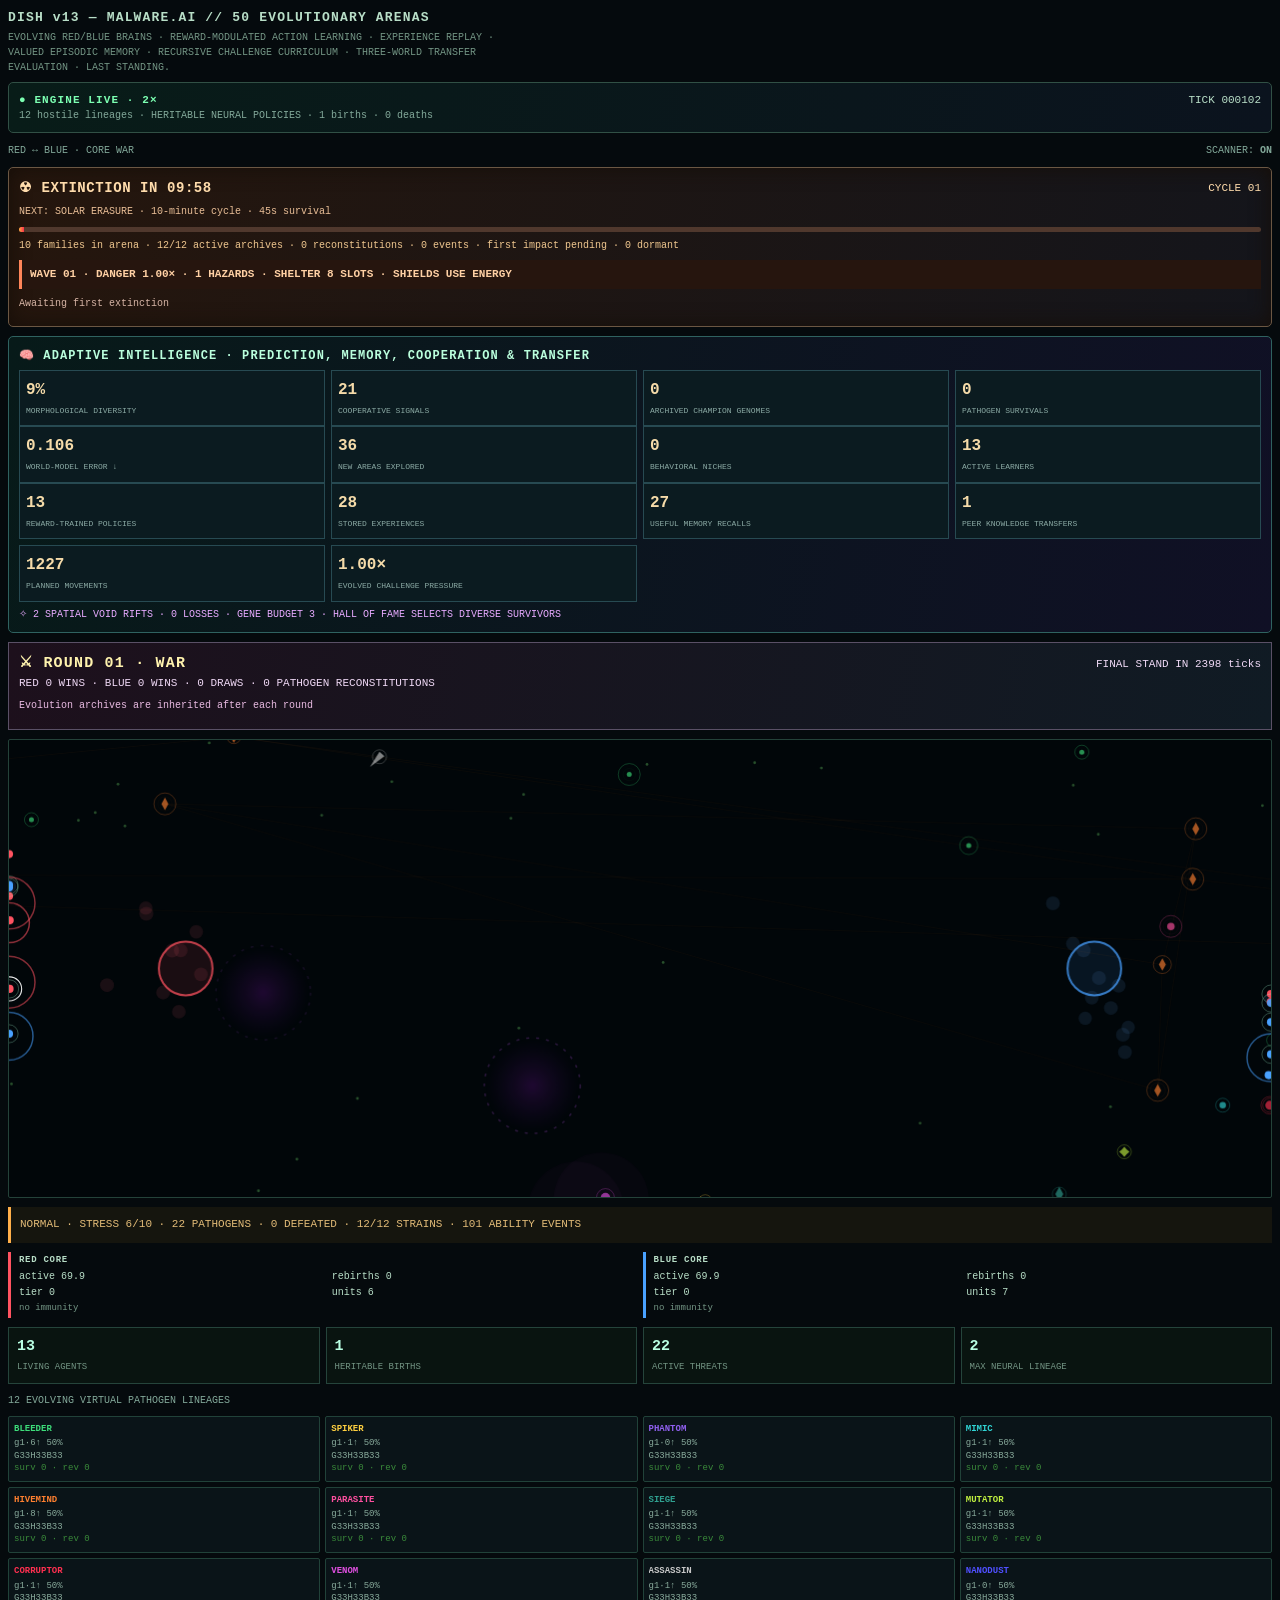
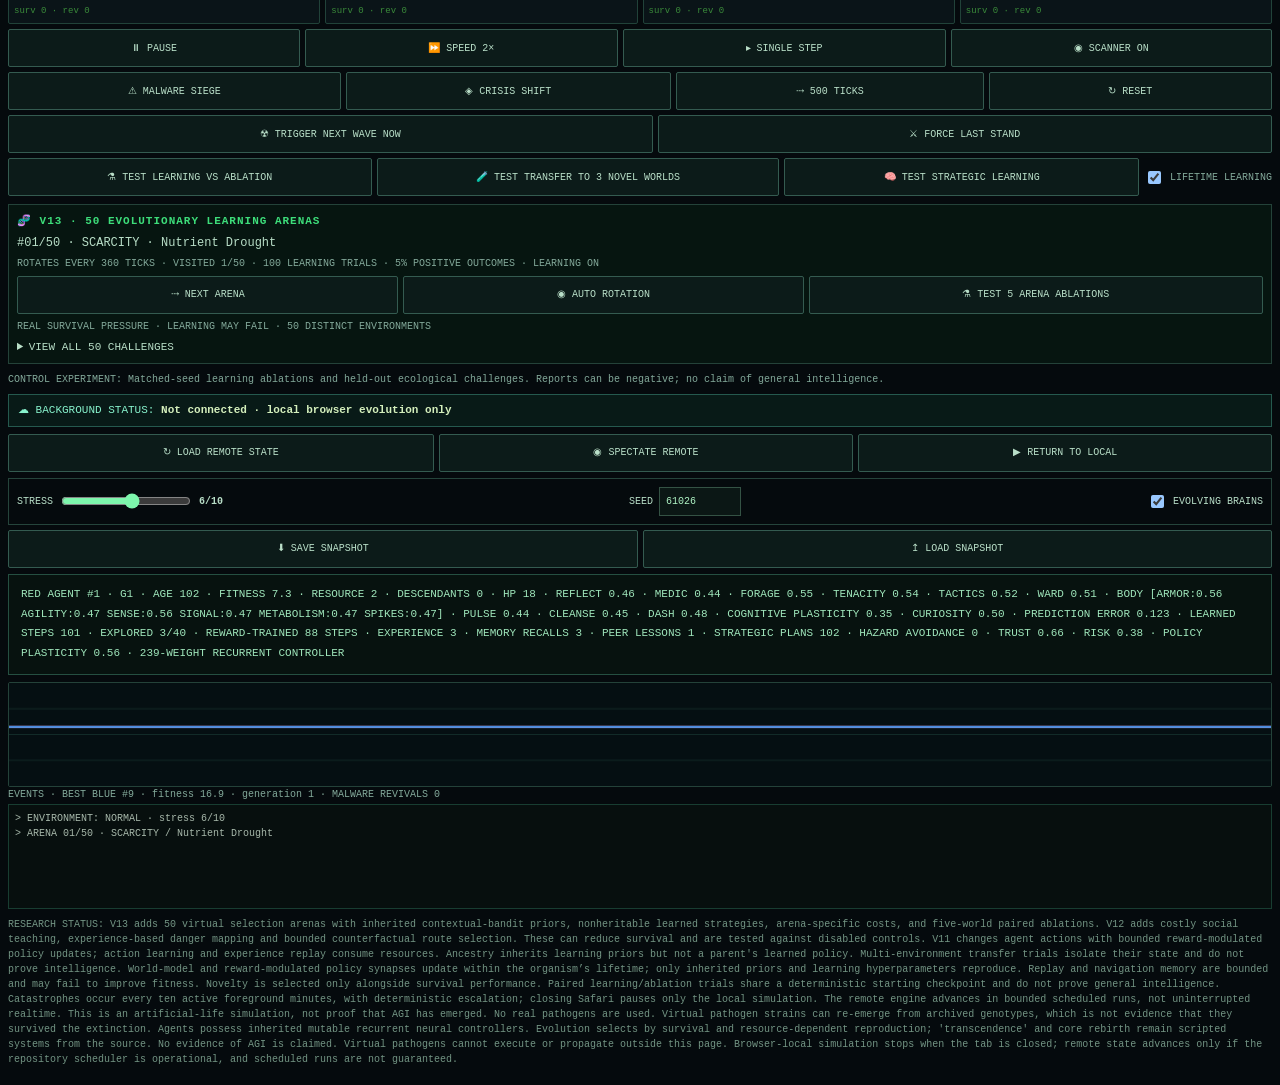
==== commit 763f7db8: "docs(dish): label matched arena ablations accurately, not unseen holdout tests" ====
--- a/dish-malware-ai-v13-fifty-opportunities/index.html
+++ b/dish-malware-ai-v13-fifty-opportunities/index.html
@@ -130,7 +130,7 @@
  <div style="color:#3ddd7a;font-weight:700;letter-spacing:.09em">🧬 V13 · 50 EVOLUTIONARY LEARNING ARENAS</div>
  <div id="opportunityCurrent" style="font-size:12px;margin:4px 0">INITIALIZING 50 ARENAS…</div>
  <div id="opportunityMetrics" class="small">INHERITED STRATEGY PRIORS · LIFETIME BANDIT LEARNING</div>
- <div class="ctl" style="flex-wrap:wrap"><button id="opportunityNext">⤏ NEXT ARENA</button><button id="opportunityAuto">◉ AUTO ROTATION</button><button id="opportunityProbe">⚗ TEST 5 HELD-OUT ARENAS</button></div>
+ <div class="ctl" style="flex-wrap:wrap"><button id="opportunityNext">⤏ NEXT ARENA</button><button id="opportunityAuto">◉ AUTO ROTATION</button><button id="opportunityProbe">⚗ TEST 5 ARENA ABLATIONS</button></div>
  <div id="opportunityResult" class="small" aria-live="polite">REAL SURVIVAL PRESSURE · LEARNING MAY FAIL · 50 DISTINCT ENVIRONMENTS</div>
  <details style="margin-top:5px"><summary style="cursor:pointer">VIEW ALL 50 CHALLENGES</summary><div id="opportunityCatalog" style="margin-top:5px"></div></details>
 </section>
@@ -382,7 +382,7 @@
   }
  }finally{restoreSnapshot(original,true);spectating=wasSpectating;}
  const mean=Number((trials.reduce((v,q)=>v+q.delta,0)/trials.length).toFixed(2));
- document.getElementById('opportunityResult').textContent='5 HELD-OUT ARENAS · '+n+' TICKS EACH · MEAN Δ FITNESS '+mean+
+ document.getElementById('opportunityResult').textContent='5 ARENA ABLATIONS · '+n+' TICKS EACH · MEAN Δ FITNESS '+mean+
   ' · '+trials.map(q=>'#'+q.arena+' '+q.delta).join(' / ')+' · NEGATIVE RESULTS POSSIBLE';
  hud();draw();
  return {mean,trials,restored:engineSnapshot()===original};
